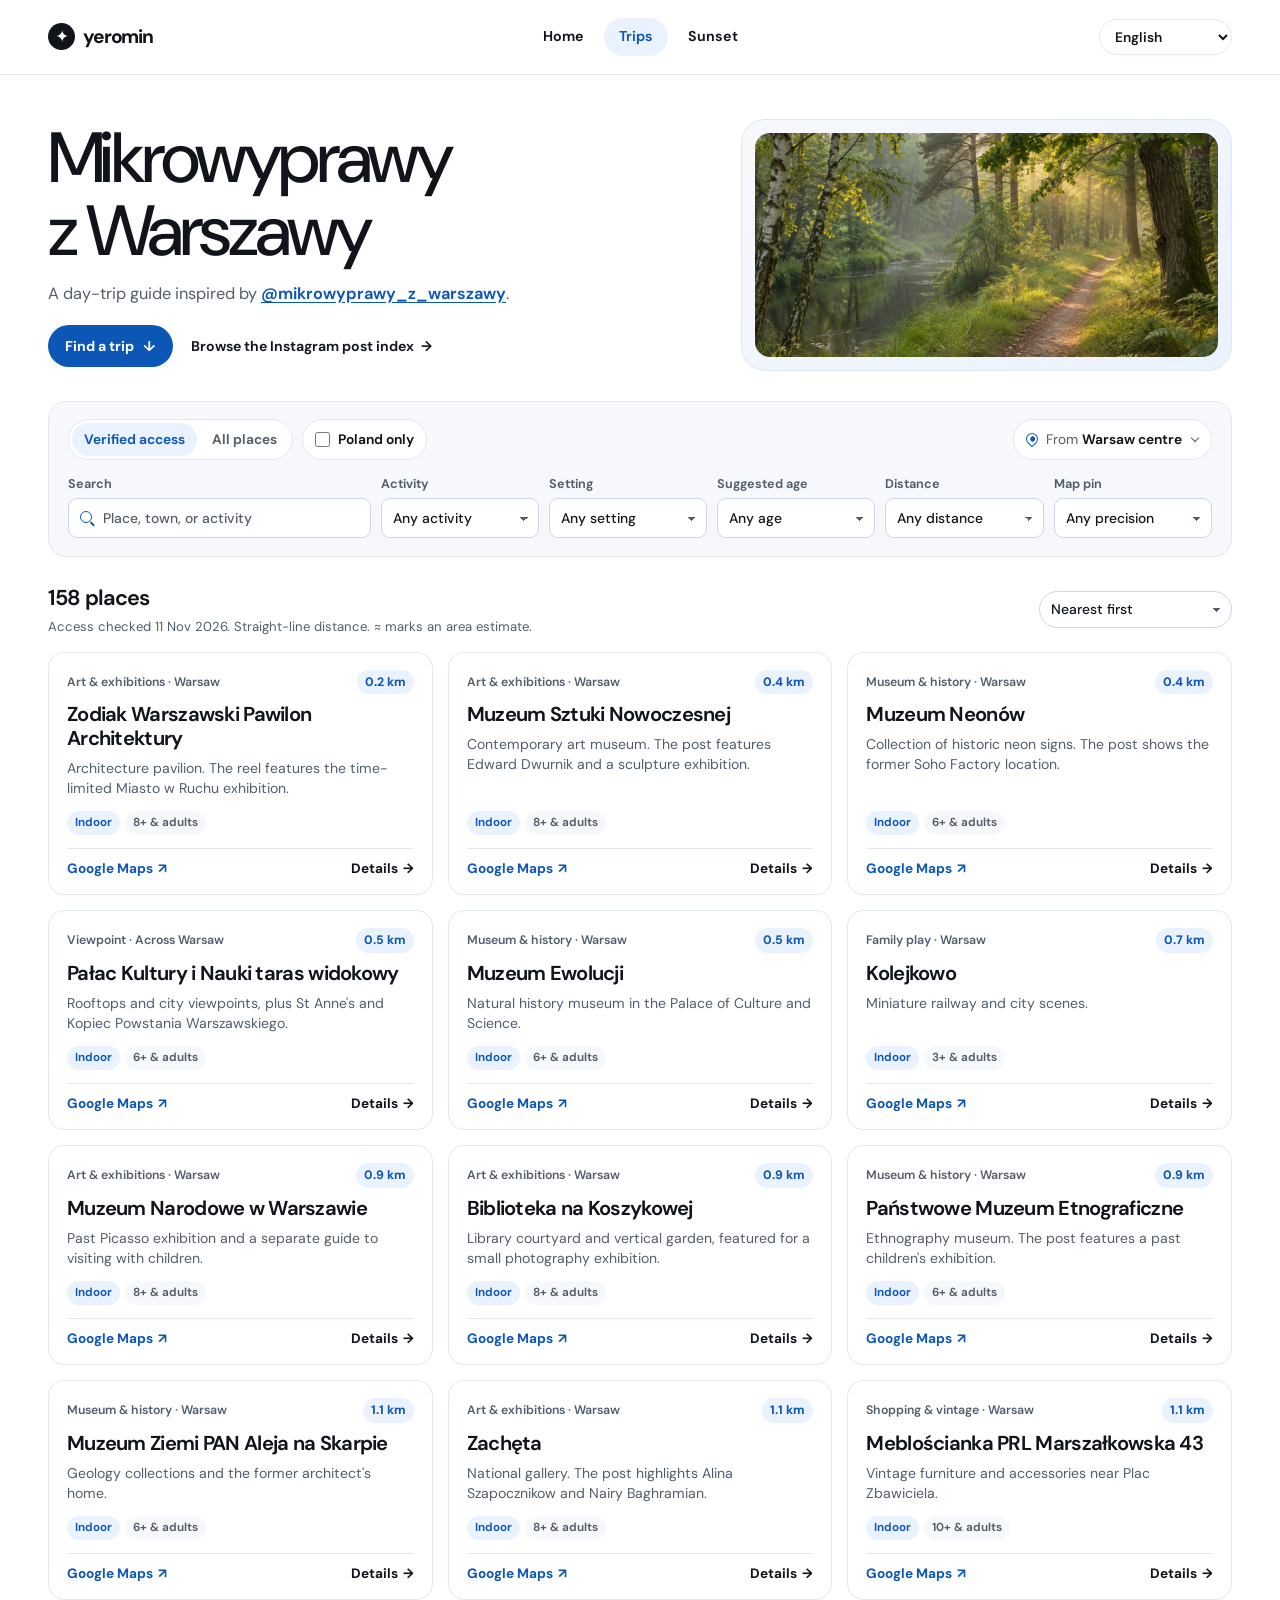
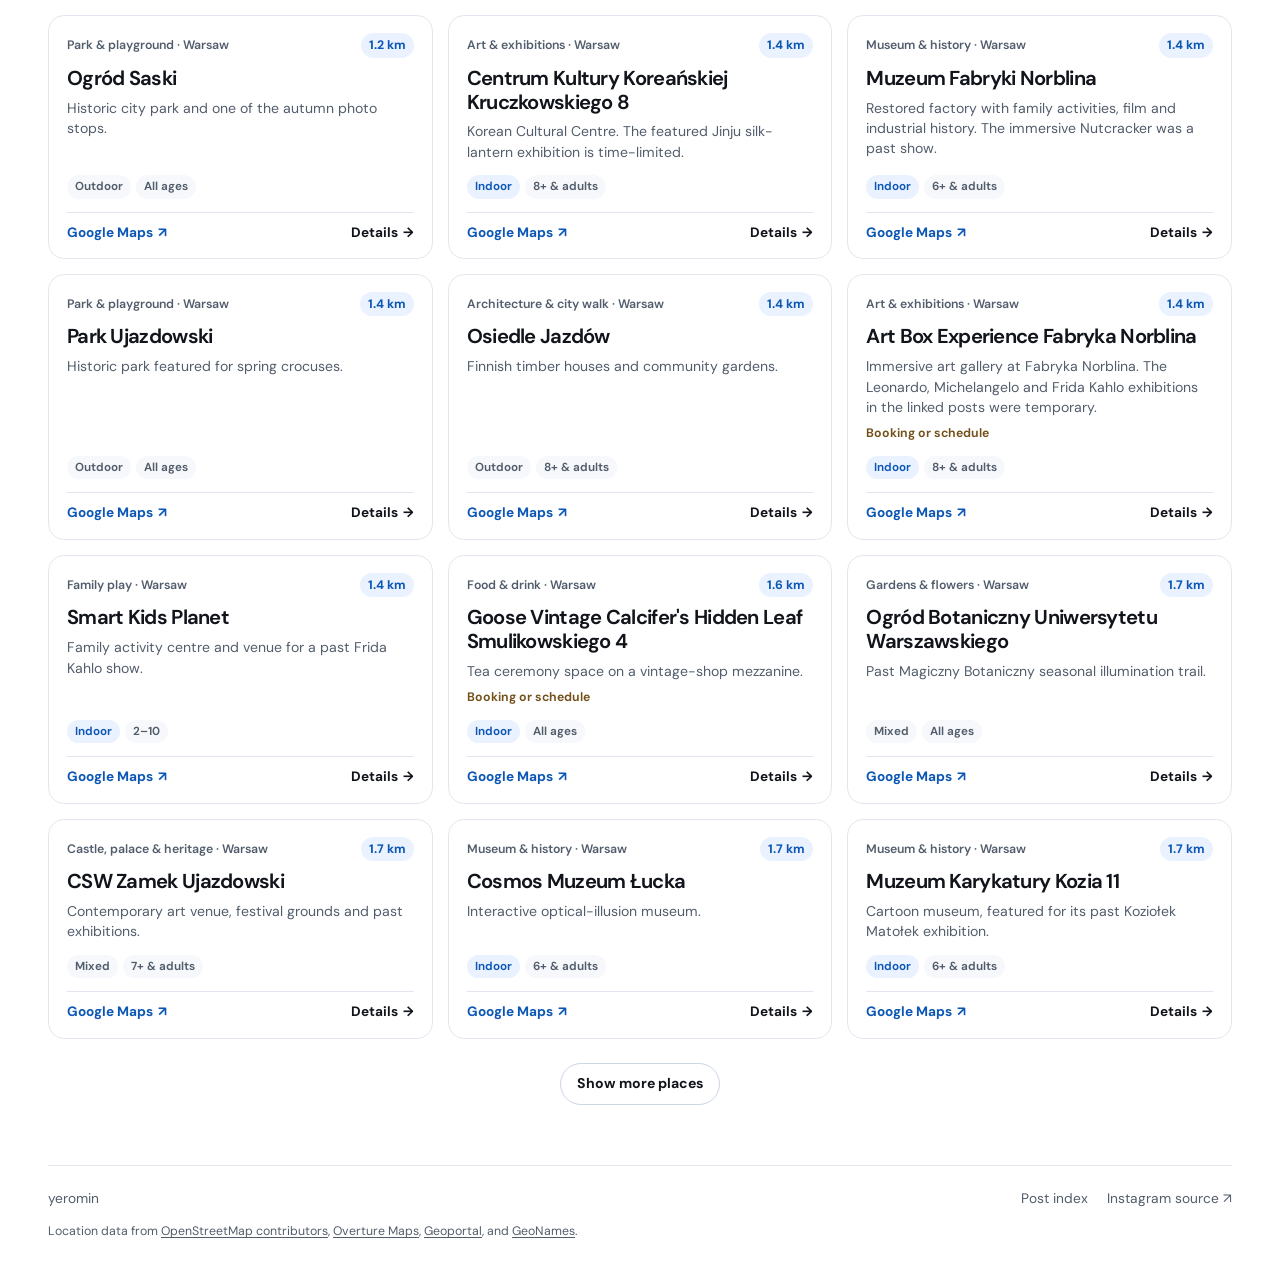
==== mikrowyprawy/index.html @ 7d6ded65 "Refresh the Warsaw trip guide design" ====
<!doctype html>
<html lang="en">
<head>
  <meta charset="utf-8">
  <meta name="viewport" content="width=device-width, initial-scale=1">
  <meta name="description" data-i18n-content="tripMeta" content="Find day trips from Warsaw by visitor access, activity, age, and distance. Based on the Mikrowyprawy z Warszawy Instagram archive.">
  <meta name="theme-color" content="#ffffff">
  <title>Mikrowyprawy z Warszawy · yeromin</title>
  <link rel="icon" href="../assets/favicon.png" type="image/png">
  <link rel="stylesheet" href="../assets/site.css?v=6">
  <script type="module" src="./trips.js?v=5"></script>
</head>
<body>
  <a class="skip-link" href="#main" data-i18n="skip">Skip to content</a>
  <header class="site-header">
    <div class="shell header-inner">
      <a class="wordmark" href="../" aria-label="yeromin home" data-i18n-aria-label="siteHome"><span class="brand-mark" aria-hidden="true">✦</span>yeromin</a>
      <nav class="site-nav" aria-label="Main navigation" data-i18n-aria-label="navigation">
        <a href="../" data-i18n="home">Home</a>
        <a href="./" aria-current="page" data-i18n="trips">Trips</a>
        <a href="https://yeromin.github.io/warsaw-sunset/" data-i18n="sunset">Sunset</a>
      </nav>
      <select id="site-language" class="language-select" aria-label="Language" data-i18n-aria-label="language" hidden>
        <option value="en" lang="en">English</option>
        <option value="uk" lang="uk">Українська</option>
      </select>
    </div>
  </header>

  <main id="main" class="shell trip-main">
    <section class="trip-hero" aria-labelledby="trip-title">
      <div class="hero-copy">
        <h1 id="trip-title" lang="pl">Mikrowyprawy<br>z Warszawy</h1>
        <p><span data-i18n="tripIntro">A day-trip guide inspired by</span> <a href="https://www.instagram.com/mikrowyprawy_z_warszawy/" target="_blank" rel="noopener">@mikrowyprawy_z_warszawy</a>.</p>
        <div class="hero-actions">
          <a class="button button-primary" href="#find-trips"><span data-i18n="findTrip">Find a trip</span><span aria-hidden="true">↓</span></a>
          <a class="hero-archive" href="posts/"><span data-i18n="browsePosts">Browse the Instagram post index</span><span aria-hidden="true">→</span></a>
        </div>
      </div>
      <div class="hero-visual">
        <img src="../assets/woodland.jpg" alt="" width="1360" height="907" fetchpriority="high">
      </div>
    </section>

    <section class="explorer" aria-label="Find a trip" data-i18n-aria-label="findTrip">
      <div class="filter-panel" id="find-trips" tabindex="-1">
        <div class="explorer-tools">
          <div class="scope-controls">
            <div class="view-toggle" role="group" aria-label="Places to show" data-i18n-aria-label="placesToShow">
              <button type="button" data-scope="verified" aria-pressed="true" data-i18n="verified">Verified access</button>
              <button type="button" data-scope="all" aria-pressed="false" data-i18n="allPlaces">All places</button>
            </div>
            <label class="country-filter">
              <input type="checkbox" name="poland" form="filters">
              <span data-i18n="polandOnly">Poland only</span>
            </label>
          </div>
          <button class="start-button" id="open-start" type="button" aria-haspopup="dialog">
            <span class="pin-icon" aria-hidden="true"></span>
            <span><span data-i18n="from">From</span> <strong id="start-name">Warsaw centre</strong></span>
            <span class="chevron" aria-hidden="true"></span>
          </button>
        </div>

        <form id="filters" class="filters" role="search" aria-label="Filter places" data-i18n-aria-label="filterPlaces">
          <label class="field search-field">
            <span data-i18n="search">Search</span>
            <span class="search-box"><span class="search-icon" aria-hidden="true"></span><input name="q" type="search" placeholder="Place, town, or activity" data-i18n-placeholder="tripSearch"></span>
          </label>
          <label class="field">
            <span data-i18n="activity">Activity</span>
            <select name="activity"><option value="" data-i18n="anyActivity">Any activity</option></select>
          </label>
          <label class="field">
            <span data-i18n="setting">Setting</span>
            <select name="setting">
              <option value="" data-i18n="anySetting">Any setting</option>
              <option value="Outdoor">Outdoor</option>
              <option value="Indoor">Indoor</option>
              <option value="Mixed">Mixed</option>
            </select>
          </label>
          <label class="field age-field">
            <span data-i18n="age">Suggested age</span>
            <select name="age"><option value="" data-i18n="anyAge">Any age</option></select>
          </label>
          <label class="field distance-field">
            <span data-i18n="distance">Distance</span>
            <select name="within">
              <option value="" data-i18n="anyDistance">Any distance</option>
              <option value="5">Within 5 km</option>
              <option value="15">Within 15 km</option>
              <option value="30">Within 30 km</option>
              <option value="60">Within 60 km</option>
              <option value="100">Within 100 km</option>
              <option value="200">Within 200 km</option>
              <option value="400">Within 400 km</option>
              <option value="800">Within 800 km</option>
              <option value="1600">Within 1,600 km</option>
            </select>
          </label>
          <label class="field">
            <span data-i18n="pin">Map pin</span>
            <select name="pin">
              <option value="" data-i18n="anyPrecision">Any precision</option>
              <option value="place" data-i18n="exactPins">Place pins</option>
              <option value="area" data-i18n="areaPins">Area estimates</option>
            </select>
          </label>
          <label id="status-field" class="field status-field" hidden>
            <span data-i18n="visitStatus">Visit status</span>
            <select name="status"><option value="" data-i18n="anyStatus">Any status</option></select>
          </label>
        </form>
      </div>

      <div class="result-bar">
        <div>
          <h2 id="result-count" aria-live="polite">Loading places…</h2>
          <p class="result-note" id="result-note"></p>
        </div>
        <div class="result-actions">
          <button class="text-button" type="button" id="clear-filters" data-i18n="clearFilters" hidden>Clear filters</button>
          <label class="sort-field"><span class="sr-only" data-i18n="sort">Sort places</span><select id="sort-order">
            <option value="near" data-i18n="nearest">Nearest first</option>
            <option value="name" data-i18n="alphabetical">Name A–Z</option>
            <option value="recent" data-i18n="latest">Latest Instagram posts</option>
          </select></label>
        </div>
      </div>

      <noscript><p class="empty-state">Enable JavaScript to search and filter the archive.</p></noscript>
      <div id="places" class="place-grid" aria-labelledby="result-count"></div>
      <p id="empty-places" class="empty-state" data-i18n="noPlaces" hidden>No places match these filters. Try a different activity, age, or distance.</p>
      <div class="more-row"><button type="button" class="button button-outline" id="more-places" data-i18n="morePlaces" hidden>Show more places</button></div>
    </section>
  </main>

  <footer class="site-footer shell">
    <a href="../">yeromin</a>
    <div class="footer-links"><a href="posts/" data-i18n="postIndex">Post index</a><a href="https://www.instagram.com/mikrowyprawy_z_warszawy/" target="_blank" rel="noopener"><span data-i18n="instagramSource">Instagram source</span> <span aria-hidden="true">↗</span></a></div>
  </footer>
  <div class="map-credits shell"><span data-i18n="locationData">Location data from</span> <a href="https://www.openstreetmap.org/copyright" data-i18n="osmContributors">OpenStreetMap contributors</a>, <a href="https://docs.overturemaps.org/attribution/">Overture Maps</a>, <a href="https://www.geoportal.gov.pl/en/data/national-register-of-geographical-names/">Geoportal</a>, <span data-i18n="and">and</span> <a href="https://www.geonames.org/export/">GeoNames</a>.</div>

  <template id="place-card">
    <article class="place-card">
      <div class="place-top"><p class="place-context"></p><span class="place-distance"></span></div>
      <div class="place-text"><h3></h3><p class="place-description"></p></div>
      <div class="place-tags"></div>
      <div class="place-actions">
        <a class="map-link" target="_blank" rel="noopener">Google Maps <span aria-hidden="true">↗</span></a>
        <button type="button" class="text-button details-button" aria-haspopup="dialog"><span class="details-label">Details</span> <span aria-hidden="true">→</span></button>
      </div>
    </article>
  </template>

  <dialog id="place-dialog" class="dialog" aria-labelledby="place-title">
    <div class="dialog-heading">
      <h2 id="place-title"></h2>
      <form method="dialog"><button class="close-button" type="submit" aria-label="Close place details" data-i18n-aria-label="closeDetails">×</button></form>
    </div>
    <div id="place-details"></div>
  </dialog>

  <dialog id="start-dialog" class="dialog start-dialog" aria-labelledby="start-title">
    <div class="dialog-heading">
      <h2 id="start-title" data-i18n="start">Starting point</h2>
      <form method="dialog"><button class="close-button" type="submit" aria-label="Close starting point" data-i18n-aria-label="closeStart">×</button></form>
    </div>
    <p data-i18n="startIntro">Enter a city to measure straight-line distances from its centre, or paste coordinates for an exact starting point. Your starting point stays in this browser.</p>
    <button class="button button-outline" id="use-location" type="button" data-i18n="useLocation">Use my current location</button>
    <form id="custom-start" class="start-form">
      <label class="field"><span data-i18n="cityOrCoords">City or coordinates</span><input name="origin" type="text" placeholder="Kraków" data-i18n-placeholder="exampleCity" autocomplete="off" autofocus required></label>
      <button class="button button-primary" type="submit" data-i18n="saveHome">Save as Home</button>
      <label class="field city-choice" hidden><span data-i18n="matchingCities">Matching cities</span><select name="city" disabled required></select></label>
    </form>
    <p class="form-message" id="start-message" role="status"></p>
    <button class="text-button" type="button" id="reset-start" data-i18n="resetStart">Use Warsaw centre</button>
  </dialog>
</body>
</html>
---- assets/site.css ----
@font-face {
  font-family: "DM Sans";
  src: url("./dm-sans.ttf") format("truetype");
  font-style: normal;
  font-weight: 100 1000;
  font-display: swap;
}

:root {
  color-scheme: light;
  --paper: #fff;
  --surface: #f6f8fb;
  --ink: #11151b;
  --muted: #525d6c;
  --line: #e2e7ef;
  --line-strong: #cdd6e3;
  --blue: #0c57b5;
  --blue-dark: #08448f;
  --blue-soft: #eaf2ff;
  --blue-line: #adc9ee;
  --sans: "DM Sans", system-ui, sans-serif;
}

:root[lang="uk"] { --sans: system-ui, sans-serif; }

* { box-sizing: border-box; }
[hidden] { display: none !important; }

body {
  display: flex;
  flex-direction: column;
  min-height: 100vh;
  margin: 0;
  background: var(--paper);
  color: var(--ink);
  font: 400 1rem/1.5 var(--sans);
}

main { flex: 1; }
h1, h2, h3, p { margin: 0; }
h1 { font-weight: 475; line-height: 1.02; letter-spacing: -0.05em; }
a { color: var(--blue); text-underline-offset: 0.2em; }
a:hover { color: var(--blue-dark); }
button, input, select { font: inherit; }
button { cursor: pointer; }
button:disabled { cursor: wait; }
img { display: block; max-width: 100%; }

:focus-visible {
  outline: 2px solid var(--blue);
  outline-offset: 3px;
}

.shell { width: min(1200px, calc(100% - 96px)); margin-inline: auto; }
#main, #find-trips { scroll-margin-top: 92px; }

.sr-only, .skip-link:not(:focus) {
  position: absolute;
  width: 1px;
  height: 1px;
  overflow: hidden;
  clip-path: inset(50%);
  white-space: nowrap;
}

.skip-link:focus {
  position: fixed;
  z-index: 3;
  top: 1rem;
  left: 1rem;
  padding: 0.5rem 1rem;
  background: var(--paper);
}

.site-header {
  position: sticky;
  top: 0;
  z-index: 2;
  border-bottom: 1px solid var(--line);
  background: var(--paper);
}

.header-inner {
  display: grid;
  min-height: 74px;
  grid-template-columns: 1fr auto 1fr;
  align-items: center;
  gap: 16px;
}

.wordmark, .site-nav {
  display: flex;
  align-items: center;
}

.wordmark {
  justify-self: start;
  gap: 8px;
  color: var(--ink);
  text-decoration: none;
  font-size: 1.2rem;
  font-weight: 750;
  letter-spacing: -0.06em;
}

.wordmark:hover { color: var(--ink); }

.brand-mark {
  display: grid;
  width: 27px;
  height: 27px;
  place-items: center;
  border-radius: 50%;
  background: var(--ink);
  color: var(--paper);
  font-size: 1.03rem;
  line-height: 1;
}

.site-nav { flex-wrap: wrap; justify-content: center; gap: 5px; }

.site-nav a {
  padding: 8px 15px;
  border-radius: 999px;
  color: var(--ink);
  text-decoration: none;
  font-size: 0.89rem;
  font-weight: 650;
}

.site-nav a:hover { background: var(--surface); }
.site-nav [aria-current] { background: var(--blue-soft); color: var(--blue); }

.language-select {
  justify-self: end;
  max-width: 100%;
  padding: 7px 11px;
  border: 1px solid var(--line);
  border-radius: 999px;
  background: var(--paper);
  color: var(--ink);
  font-size: 0.86rem;
  font-weight: 600;
}

.site-footer {
  display: flex;
  flex-wrap: wrap;
  align-items: center;
  justify-content: space-between;
  gap: 1rem;
  padding-block: 22px 26px;
  border-top: 1px solid var(--line);
  color: var(--muted);
  font-size: 0.86rem;
}

.site-footer a { color: inherit; text-decoration: none; }
.site-footer a:hover { text-decoration: underline; }
.footer-links { display: flex; flex-wrap: wrap; gap: 0.6rem 1.2rem; }
.map-credits { margin-top: -12px; padding-bottom: 24px; color: var(--muted); font-size: 0.77rem; }
.map-credits a { color: inherit; }

.button {
  display: inline-flex;
  min-height: 42px;
  align-items: center;
  justify-content: center;
  gap: 9px;
  padding: 9px 16px;
  border: 1px solid transparent;
  border-radius: 999px;
  text-decoration: none;
  font-size: 0.88rem;
  font-weight: 700;
  transition: background 150ms ease, border-color 150ms ease, color 150ms ease;
}

.button-outline { border-color: var(--line-strong); background: var(--paper); color: var(--ink); }
.button-outline:hover { border-color: var(--blue); color: var(--blue); }
.button-primary { background: var(--blue); color: var(--paper); }
.button-primary:hover { background: var(--blue-dark); color: var(--paper); }

.home-main { padding-block: clamp(52px, 7vw, 88px) 64px; }
.home-intro { margin-bottom: 36px; }
.home-intro h1 { font-size: clamp(3rem, 7vw, 5.35rem); }
.home-intro p { margin-top: 13px; color: var(--muted); font-size: clamp(1rem, 2vw, 1.16rem); }

.project-grid { display: grid; grid-template-columns: repeat(2, minmax(0, 1fr)); gap: 20px; }

.project-card {
  overflow: hidden;
  border: 1px solid var(--line);
  border-radius: 20px;
  background: var(--paper);
  color: var(--ink);
  text-decoration: none;
  transition: border-color 150ms ease, transform 150ms ease;
}

.project-card:hover {
  transform: translateY(-2px);
  border-color: var(--blue-line);
  color: var(--ink);
}

.project-card img { width: 100%; height: clamp(172px, 22vw, 265px); object-fit: cover; }
.project-info { display: flex; gap: 16px; align-items: center; justify-content: space-between; padding: 22px 24px 24px; }
.project-info h2 { font-size: clamp(1.38rem, 2.7vw, 2.05rem); font-weight: 600; line-height: 1.12; letter-spacing: -0.04em; }
.project-info p { margin-top: 8px; color: var(--muted); font-size: 0.95rem; }

.arrow-circle {
  display: grid;
  flex: 0 0 40px;
  height: 40px;
  place-items: center;
  border-radius: 50%;
  background: var(--blue-soft);
  color: var(--blue);
  font-size: 1.15rem;
  line-height: 1;
  transition: background 150ms ease, color 150ms ease;
}

.project-card:hover .arrow-circle { background: var(--blue); color: var(--paper); }

.trip-main { padding-block: 44px 60px; }

.trip-hero {
  display: grid;
  grid-template-columns: minmax(0, 1.18fr) minmax(0, 0.92fr);
  align-items: center;
  gap: clamp(32px, 5vw, 68px);
}

.hero-copy h1 { font-size: clamp(3rem, 5.55vw, 4.7rem); }
.hero-copy p { margin-top: 15px; color: var(--muted); font-size: 1.02rem; }
.hero-copy p a { overflow-wrap: anywhere; font-weight: 650; }
.hero-actions { display: flex; flex-wrap: wrap; align-items: center; gap: 11px 18px; margin-top: 19px; }
.hero-archive { display: inline-flex; align-items: center; gap: 7px; color: var(--ink); text-decoration: none; font-size: 0.88rem; font-weight: 650; }
.hero-archive:hover { text-decoration: underline; }

.hero-visual {
  padding: 13px;
  border: 1px solid var(--line);
  border-radius: 24px;
  background: linear-gradient(145deg, var(--surface), var(--blue-soft));
}

.hero-visual img {
  width: 100%;
  aspect-ratio: 2.07;
  height: auto;
  border-radius: 15px;
  object-fit: cover;
  object-position: 60% 57%;
}

.explorer { margin-top: 30px; }

.filter-panel {
  padding: 17px 19px 18px;
  border: 1px solid var(--line);
  border-radius: 18px;
  background: var(--surface);
}

.explorer-tools { display: flex; align-items: center; justify-content: space-between; flex-wrap: wrap; gap: 10px; }
.scope-controls { display: flex; flex-wrap: wrap; align-items: center; gap: 9px; }

.view-toggle {
  display: inline-flex;
  flex-wrap: wrap;
  align-items: center;
  gap: 3px;
  padding: 3px;
  border: 1px solid var(--line);
  border-radius: 999px;
  background: var(--paper);
}

.view-toggle button {
  min-height: 33px;
  padding: 5px 12px;
  border: 0;
  border-radius: 999px;
  background: transparent;
  color: var(--muted);
  font-size: 0.86rem;
  font-weight: 650;
}

.view-toggle button:hover { color: var(--ink); }
.view-toggle button[aria-pressed="true"] { background: var(--blue-soft); color: var(--blue); }

.country-filter, .start-button {
  display: inline-flex;
  align-items: center;
  gap: 8px;
  min-height: 41px;
  padding: 7px 12px;
  border: 1px solid var(--line);
  border-radius: 999px;
  background: var(--paper);
  color: var(--ink);
  font-size: 0.86rem;
}

.country-filter { cursor: pointer; font-weight: 650; }
.country-filter input { width: 15px; height: 15px; margin: 0; accent-color: var(--blue); }
.country-filter:hover, .start-button:hover { border-color: var(--blue-line); }
.country-filter:has(:checked) { border-color: var(--blue-line); background: var(--blue-soft); color: var(--blue); }
.start-button { color: var(--muted); }
.start-button strong { color: var(--ink); font-weight: 650; }

.pin-icon { position: relative; width: 12px; height: 12px; flex: 0 0 12px; border: 1.5px solid var(--blue); border-radius: 50% 50% 50% 1px; transform: rotate(-45deg); }
.pin-icon::after { position: absolute; inset: 2.5px; border-radius: 50%; background: var(--blue); content: ""; }
.chevron { width: 6px; height: 6px; margin: -3px 1px 0 2px; border-right: 1.5px solid currentColor; border-bottom: 1.5px solid currentColor; transform: rotate(45deg); }

.filters {
  display: flex;
  align-items: flex-end;
  flex-wrap: wrap;
  gap: 10px;
  margin-top: 15px;
}

.field { display: grid; gap: 5px; min-width: 0; color: var(--muted); font-size: 0.79rem; font-weight: 650; }
.filters .field { flex: 1 1 108px; }
.filters .search-field { flex: 1.9 1 207px; }
.filters .status-field { flex: 1.05 1 140px; }

.field select, .field input, .sort-field select {
  display: block;
  width: 100%;
  min-height: 40px;
  border: 1px solid var(--line-strong);
  border-radius: 9px;
  background-color: var(--paper);
  color: var(--ink);
  font-size: 0.87rem;
  font-weight: 500;
}

.field input { padding: 8px 11px; }
.field input::placeholder { color: var(--muted); }

.field select, .sort-field select {
  appearance: none;
  padding: 7px 27px 7px 11px;
  text-overflow: ellipsis;
  background-image: linear-gradient(45deg, transparent 50%, var(--muted) 50%), linear-gradient(135deg, var(--muted) 50%, transparent 50%);
  background-position: calc(100% - 14px) 52%, calc(100% - 10px) 52%;
  background-repeat: no-repeat;
  background-size: 4px 4px;
}

.field select:hover, .field input:hover, .sort-field select:hover { border-color: var(--blue-line); }
.search-box { position: relative; display: block; }
.search-box input { padding-left: 34px; }
.search-icon { position: absolute; top: 13px; left: 12px; width: 12px; height: 12px; border: 1.5px solid var(--blue); border-radius: 50%; pointer-events: none; }
.search-icon::after { position: absolute; width: 5px; height: 1.5px; right: -4px; bottom: -2px; transform: rotate(45deg); background: var(--blue); content: ""; }

.result-bar {
  display: flex;
  align-items: center;
  justify-content: space-between;
  flex-wrap: wrap;
  gap: 11px;
  margin-block: 25px 15px;
}

.result-bar h2 { font-size: 1.35rem; font-weight: 650; letter-spacing: -0.035em; }
.result-note { margin-top: 2px; color: var(--muted); font-size: 0.82rem; }
.result-actions { display: flex; flex-wrap: wrap; gap: 13px; align-items: center; }
.sort-field select { width: auto; max-width: 100%; min-height: 37px; border-radius: 999px; }

.place-grid { display: grid; grid-template-columns: repeat(3, minmax(0, 1fr)); gap: 15px; }

.place-card {
  display: flex;
  flex-direction: column;
  min-width: 0;
  padding: 17px 18px 15px;
  border: 1px solid var(--line);
  border-radius: 16px;
  background: var(--paper);
  transition: border-color 150ms ease;
}

.place-card:hover { border-color: var(--blue-line); }
.place-top { display: flex; align-items: center; justify-content: space-between; gap: 8px; }
.place-context { color: var(--muted); font-size: 0.77rem; font-weight: 600; }
.place-distance { padding: 3px 8px; border-radius: 999px; background: var(--blue-soft); color: var(--blue); font-size: 0.77rem; font-weight: 750; white-space: nowrap; font-variant-numeric: tabular-nums; }
.place-distance:empty { display: none; }
.place-text { flex: 1; padding-block: 9px 13px; }
.place-text h3 { font-size: clamp(1.05rem, 1.8vw, 1.26rem); font-weight: 650; line-height: 1.18; letter-spacing: -0.035em; overflow-wrap: anywhere; }
.place-description { margin-top: 7px; color: var(--muted); font-size: 0.88rem; line-height: 1.45; }
.place-status { margin-top: 7px; color: #735019; font-size: 0.77rem; font-weight: 650; }
.place-tags { display: flex; align-items: center; flex-wrap: wrap; gap: 5px; margin-bottom: 13px; }
.place-tag { display: inline-block; padding: 3px 8px; border-radius: 999px; background: var(--surface); color: var(--muted); font-size: 0.73rem; font-weight: 650; }
.place-tag[data-setting="Indoor"] { background: var(--blue-soft); color: var(--blue); }
.place-actions { display: flex; align-items: center; justify-content: space-between; flex-wrap: wrap; gap: 7px; padding-top: 10px; border-top: 1px solid var(--line); }
.map-link, .text-button { color: var(--blue); font-size: 0.85rem; font-weight: 700; text-decoration: none; }
.map-link:hover, .text-button:hover { text-decoration: underline; }
.map-link [aria-hidden], .text-button [aria-hidden] { margin-left: 2px; }
.text-button { padding: 0; border: 0; background: transparent; text-underline-offset: 0.2em; }
.details-button { color: var(--ink); }
.more-row { display: flex; justify-content: center; }
.more-row:not(:has([hidden])) { margin-top: 24px; }
.empty-state { padding: 22px; border: 1px dashed var(--line-strong); border-radius: 14px; color: var(--muted); background: var(--surface); }

.dialog {
  width: min(560px, calc(100% - 32px));
  max-height: calc(100% - 40px);
  padding: 24px;
  border: 1px solid var(--line);
  border-radius: 22px;
  background: var(--paper);
  color: var(--ink);
  box-shadow: 0 16px 60px rgb(17 29 47 / 20%);
}

.dialog::backdrop { background: rgb(17 29 47 / 44%); }
.dialog-heading { display: flex; align-items: flex-start; justify-content: space-between; gap: 12px; margin-bottom: 14px; }
.dialog h2 { font-size: clamp(1.65rem, 4vw, 2.1rem); font-weight: 650; line-height: 1.12; letter-spacing: -0.04em; overflow-wrap: anywhere; }
.dialog h3 { font-size: 0.93rem; }
.dialog p { color: var(--muted); font-size: 0.92rem; }
.dialog p + p { margin-top: 9px; }
.close-button { display: grid; width: 33px; height: 33px; place-items: center; padding: 0; border: 1px solid var(--line); border-radius: 50%; background: var(--paper); color: var(--ink); font-size: 1.4rem; line-height: 1; }
.close-button:hover { background: var(--blue-soft); color: var(--blue); }
.detail-meta { display: grid; grid-template-columns: repeat(2, minmax(0, 1fr)); gap: 11px 16px; margin-block: 16px; padding: 13px; border-radius: 12px; background: var(--surface); }
.detail-meta dt { color: var(--muted); font-size: 0.75rem; font-weight: 650; }
.detail-meta dd { margin: 2px 0 0; font-size: 0.9rem; font-weight: 650; }
.detail-section { margin-top: 14px; }
.detail-section p { margin-top: 4px; }
.detail-links { display: flex; flex-wrap: wrap; align-items: center; gap: 8px 14px; margin-top: 15px; font-size: 0.85rem; }
.detail-posts { display: flex; flex-wrap: wrap; gap: 6px; margin: 8px 0 0; padding: 0; list-style: none; }
.detail-posts a { display: inline-block; padding: 4px 8px; border: 1px solid var(--line); border-radius: 999px; text-decoration: none; font-size: 0.77rem; font-weight: 650; }
.detail-posts a:hover { background: var(--blue-soft); }
.start-dialog > .button { margin-top: 15px; }
.start-form { display: grid; grid-template-columns: minmax(0, 1fr) auto; gap: 8px; align-items: end; margin-top: 15px; }
.city-choice { grid-column: 1 / -1; }
.form-message:not(:empty) { margin-top: 8px; }
.start-dialog > .text-button { margin-top: 15px; }

.post-main { max-width: 880px; padding-block: 48px 60px; }
.back-link { display: inline-flex; gap: 8px; align-items: center; margin-bottom: 17px; text-decoration: none; font-size: 0.89rem; font-weight: 650; }
.back-link:hover { text-decoration: underline; }
.post-main h1 { font-size: clamp(2.7rem, 6vw, 4.5rem); }
.post-main > p:not(.result-note) { margin-top: 12px; color: var(--muted); }
.post-search { max-width: 400px; margin-block: 25px 12px; }
.post-list { padding: 0; margin: 12px 0 0; border: 1px solid var(--line); border-radius: 16px; background: var(--paper); list-style: none; }
.post-list:empty { display: none; }
.post-list li { display: flex; justify-content: space-between; align-items: center; gap: 14px; padding: 14px 17px; }
.post-list li + li { border-top: 1px solid var(--line); }
.post-index { margin-bottom: 2px; color: var(--muted); font-size: 0.77rem; }
.post-title { font-size: 0.93rem; font-weight: 650; }
.post-list a { flex-shrink: 0; }

@media (max-width: 880px) {
  .shell { width: calc(100% - 48px); }
  .trip-hero { gap: 24px; }
  .place-grid { grid-template-columns: repeat(2, minmax(0, 1fr)); }
}

@media (max-width: 620px) {
  .shell { width: calc(100% - 30px); }
  .site-header { position: static; }
  .header-inner { grid-template-columns: minmax(0, 1fr) auto; gap: 8px 12px; padding-top: 10px; }
  .site-nav { grid-row: 2; grid-column: 1 / -1; justify-content: flex-start; padding-bottom: 7px; }
  .site-nav a { padding: 6px 10px; }
  .language-select { grid-column: 2; }
  #main, #find-trips { scroll-margin-top: 14px; }
  .trip-main, .home-main, .post-main { padding-top: 32px; }
  .trip-hero, .project-grid, .place-grid { grid-template-columns: 1fr; }
  .hero-copy h1 { font-size: clamp(2.35rem, 9vw, 3.4rem); }
  .hero-visual { padding: 9px; border-radius: 18px; }
  .hero-visual img { border-radius: 11px; }
  .explorer { margin-top: 24px; }
  .filter-panel { padding: 13px; }
  .filters .search-field { flex-basis: 100%; }
  .project-info { padding-inline: 17px; }
  .post-list li { align-items: flex-start; }
}

@media (prefers-reduced-motion: reduce) {
  *, *::before, *::after { transition: none !important; }
}
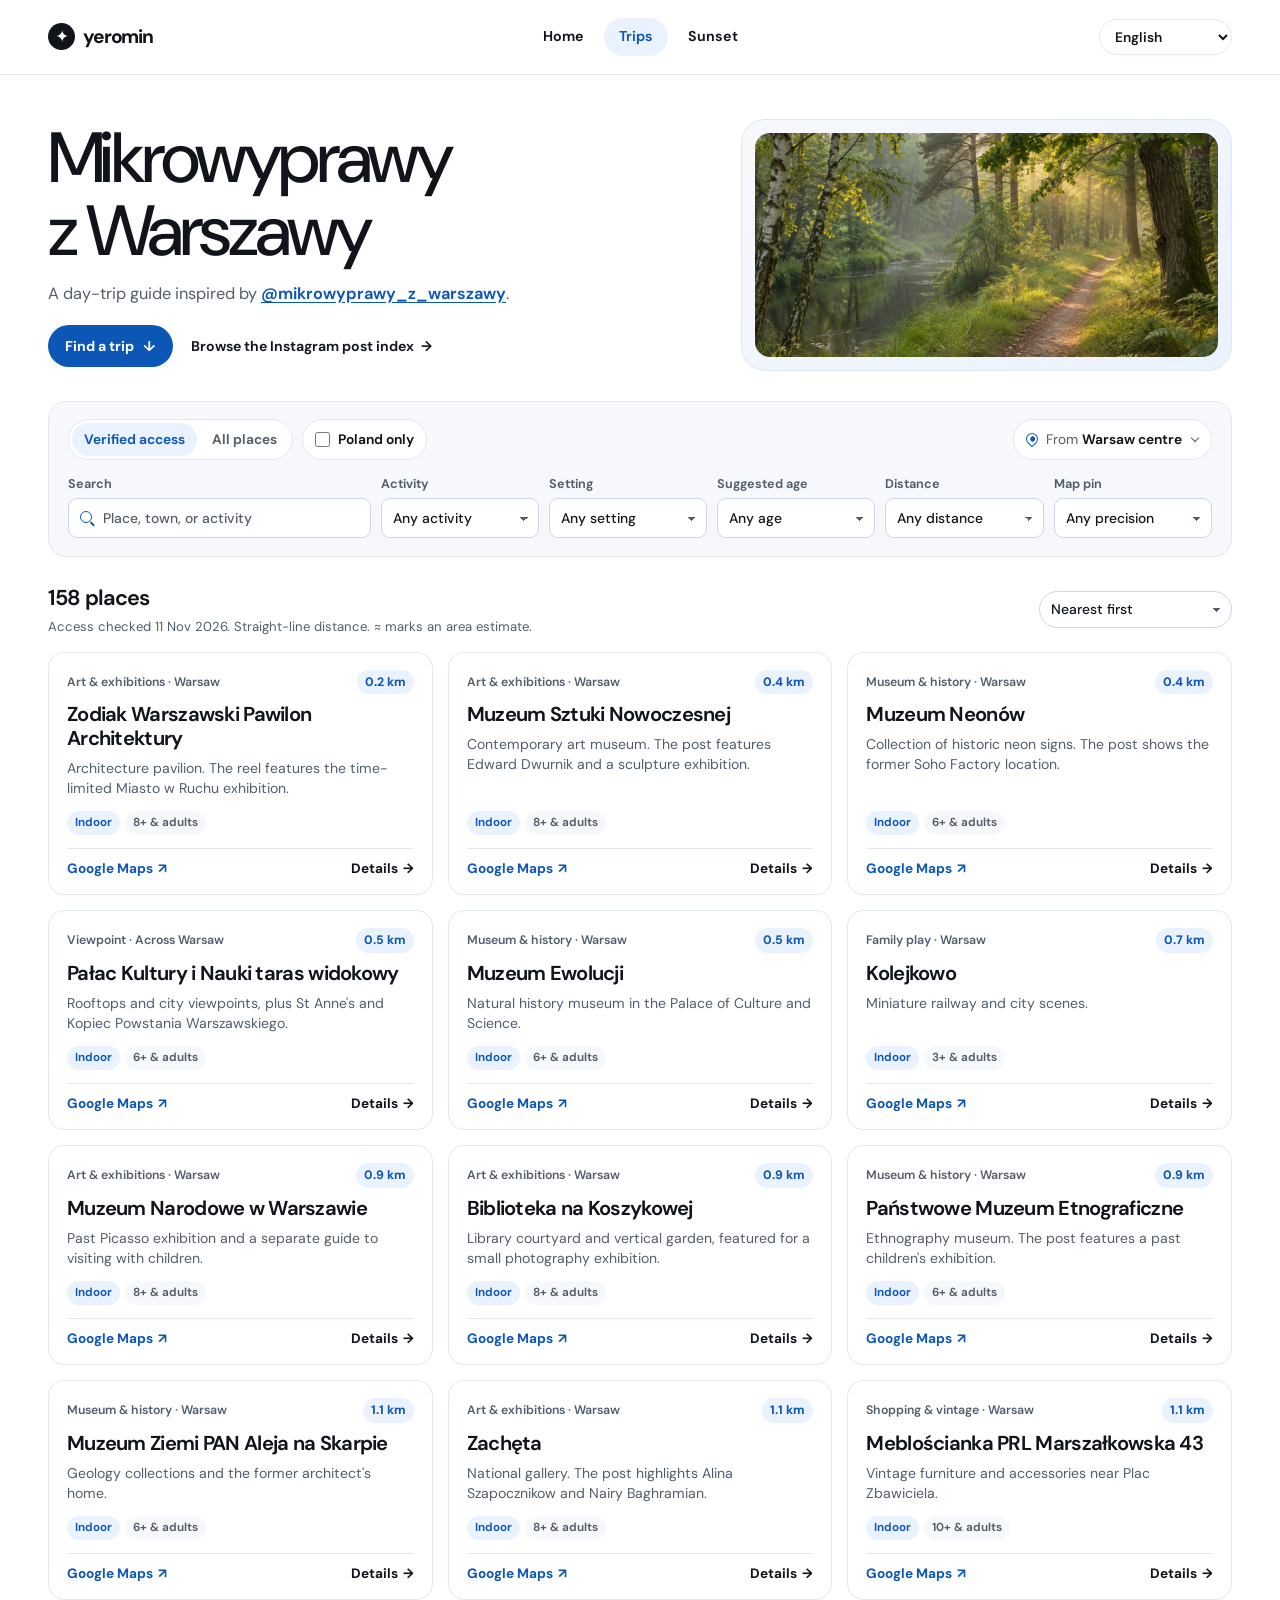
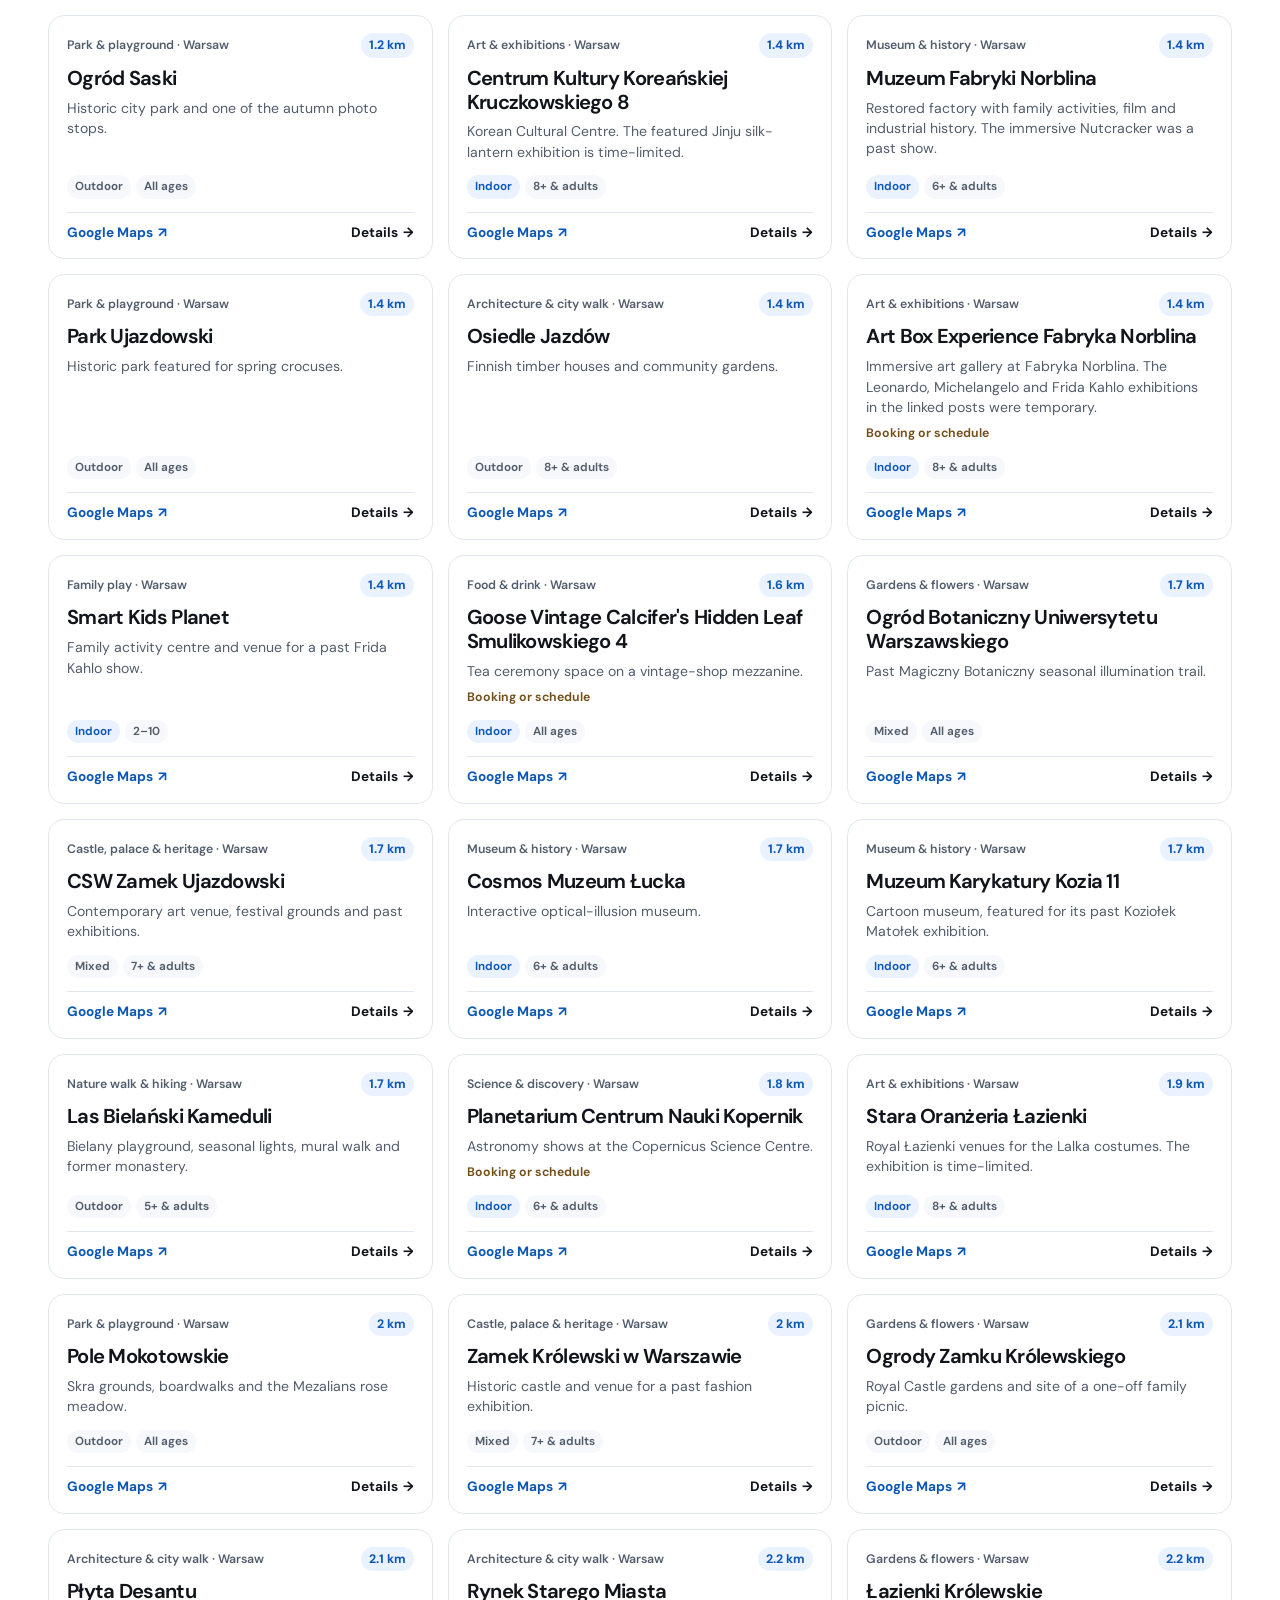
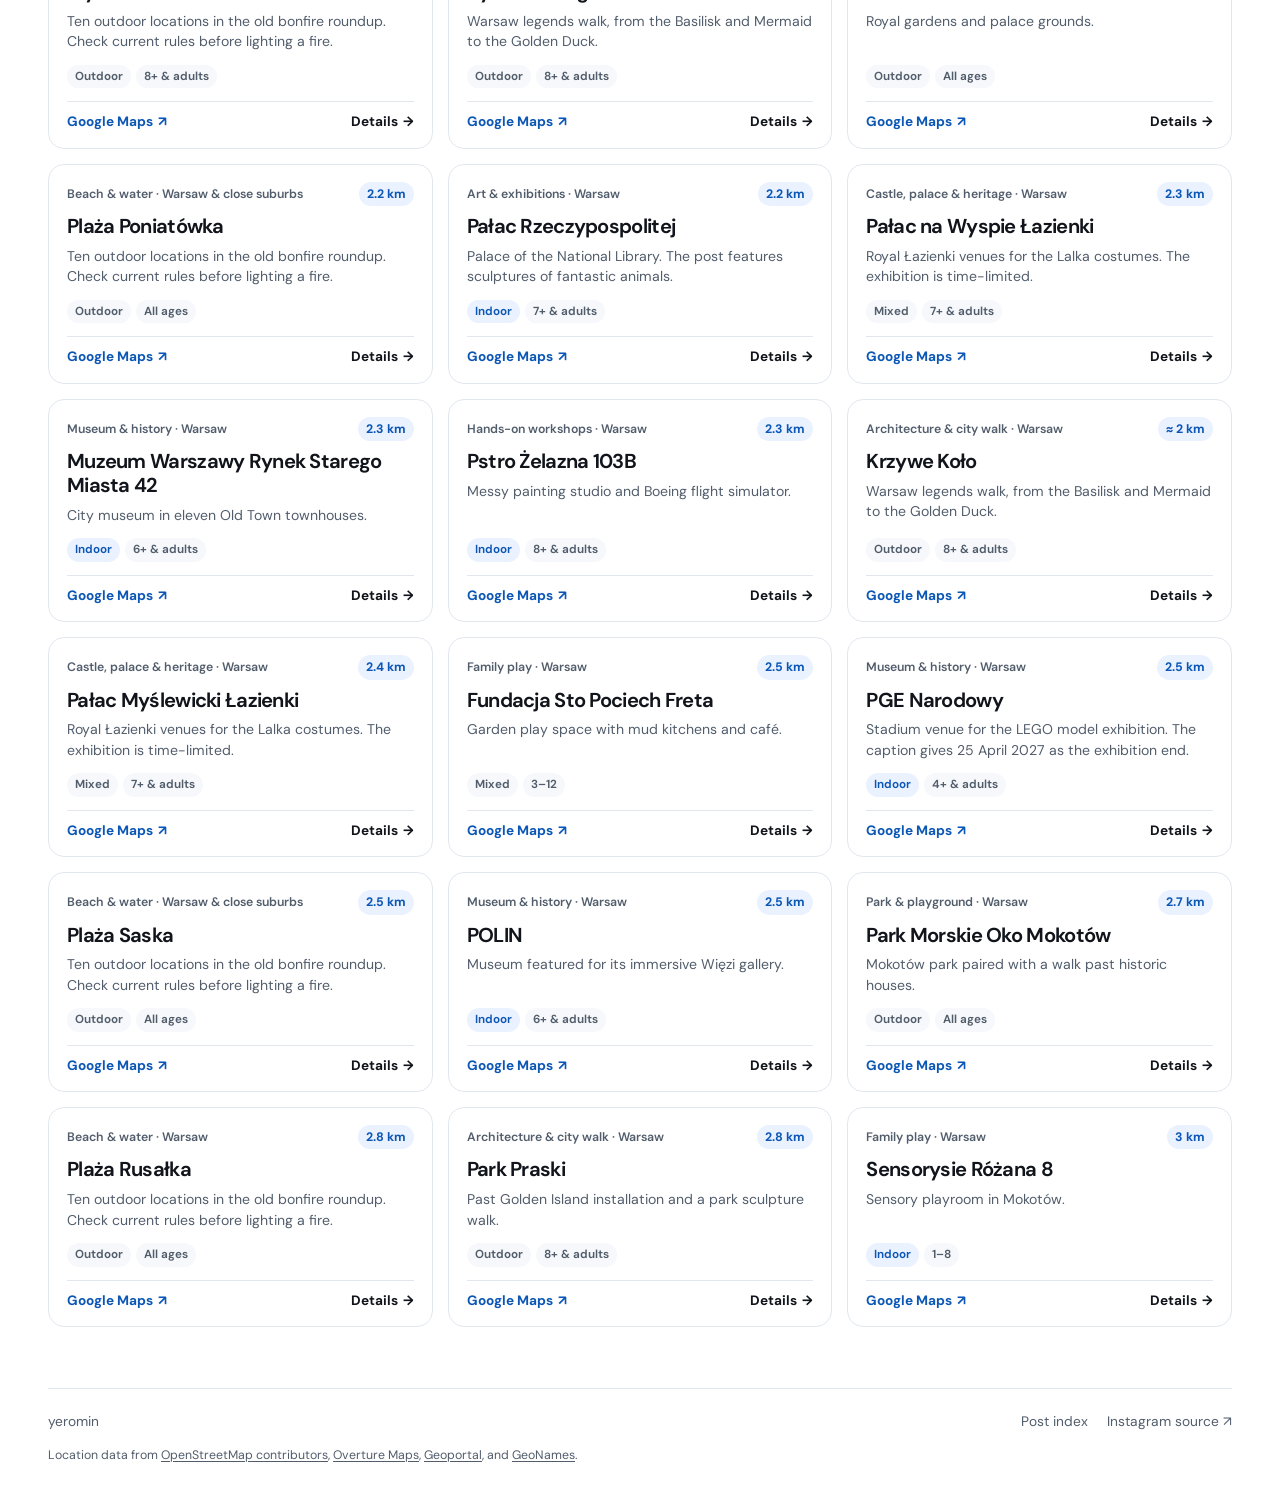
==== commit 8f9f8c73: "Load trip and post results on scroll" ====
--- a/mikrowyprawy/index.html
+++ b/mikrowyprawy/index.html
@@ -7,8 +7,8 @@
   <meta name="theme-color" content="#ffffff">
   <title>Mikrowyprawy z Warszawy · yeromin</title>
   <link rel="icon" href="../assets/favicon.png" type="image/png">
-  <link rel="stylesheet" href="../assets/site.css?v=6">
-  <script type="module" src="./trips.js?v=5"></script>
+  <link rel="stylesheet" href="../assets/site.css?v=7">
+  <script type="module" src="./trips.js?v=7"></script>
 </head>
 <body>
   <a class="skip-link" href="#main" data-i18n="skip">Skip to content</a>
@@ -132,7 +132,6 @@
       <noscript><p class="empty-state">Enable JavaScript to search and filter the archive.</p></noscript>
       <div id="places" class="place-grid" aria-labelledby="result-count"></div>
       <p id="empty-places" class="empty-state" data-i18n="noPlaces" hidden>No places match these filters. Try a different activity, age, or distance.</p>
-      <div class="more-row"><button type="button" class="button button-outline" id="more-places" data-i18n="morePlaces" hidden>Show more places</button></div>
     </section>
   </main>
 
--- a/assets/site.css
+++ b/assets/site.css
@@ -406,8 +406,7 @@
 .map-link [aria-hidden], .text-button [aria-hidden] { margin-left: 2px; }
 .text-button { padding: 0; border: 0; background: transparent; text-underline-offset: 0.2em; }
 .details-button { color: var(--ink); }
-.more-row { display: flex; justify-content: center; }
-.more-row:not(:has([hidden])) { margin-top: 24px; }
+.list-end { block-size: 1px; }
 .empty-state { padding: 22px; border: 1px dashed var(--line-strong); border-radius: 14px; color: var(--muted); background: var(--surface); }
 
 .dialog {
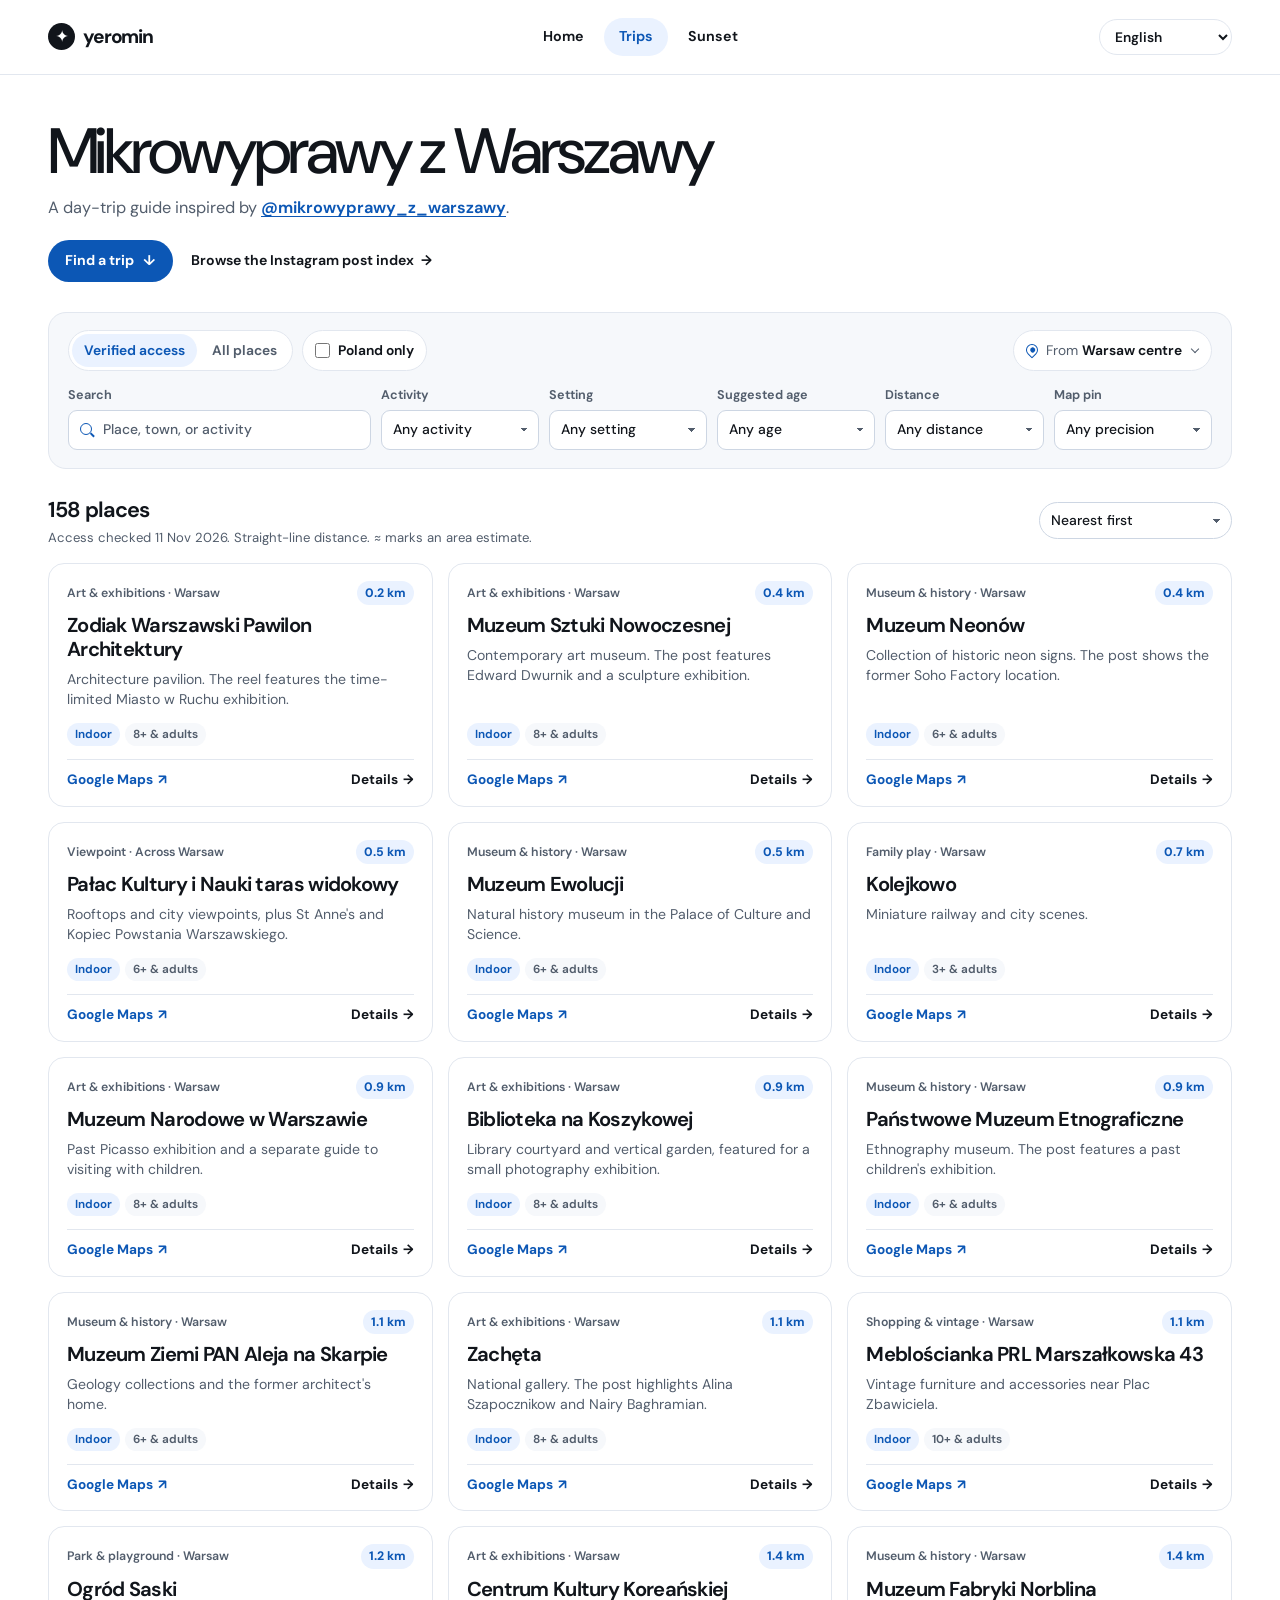
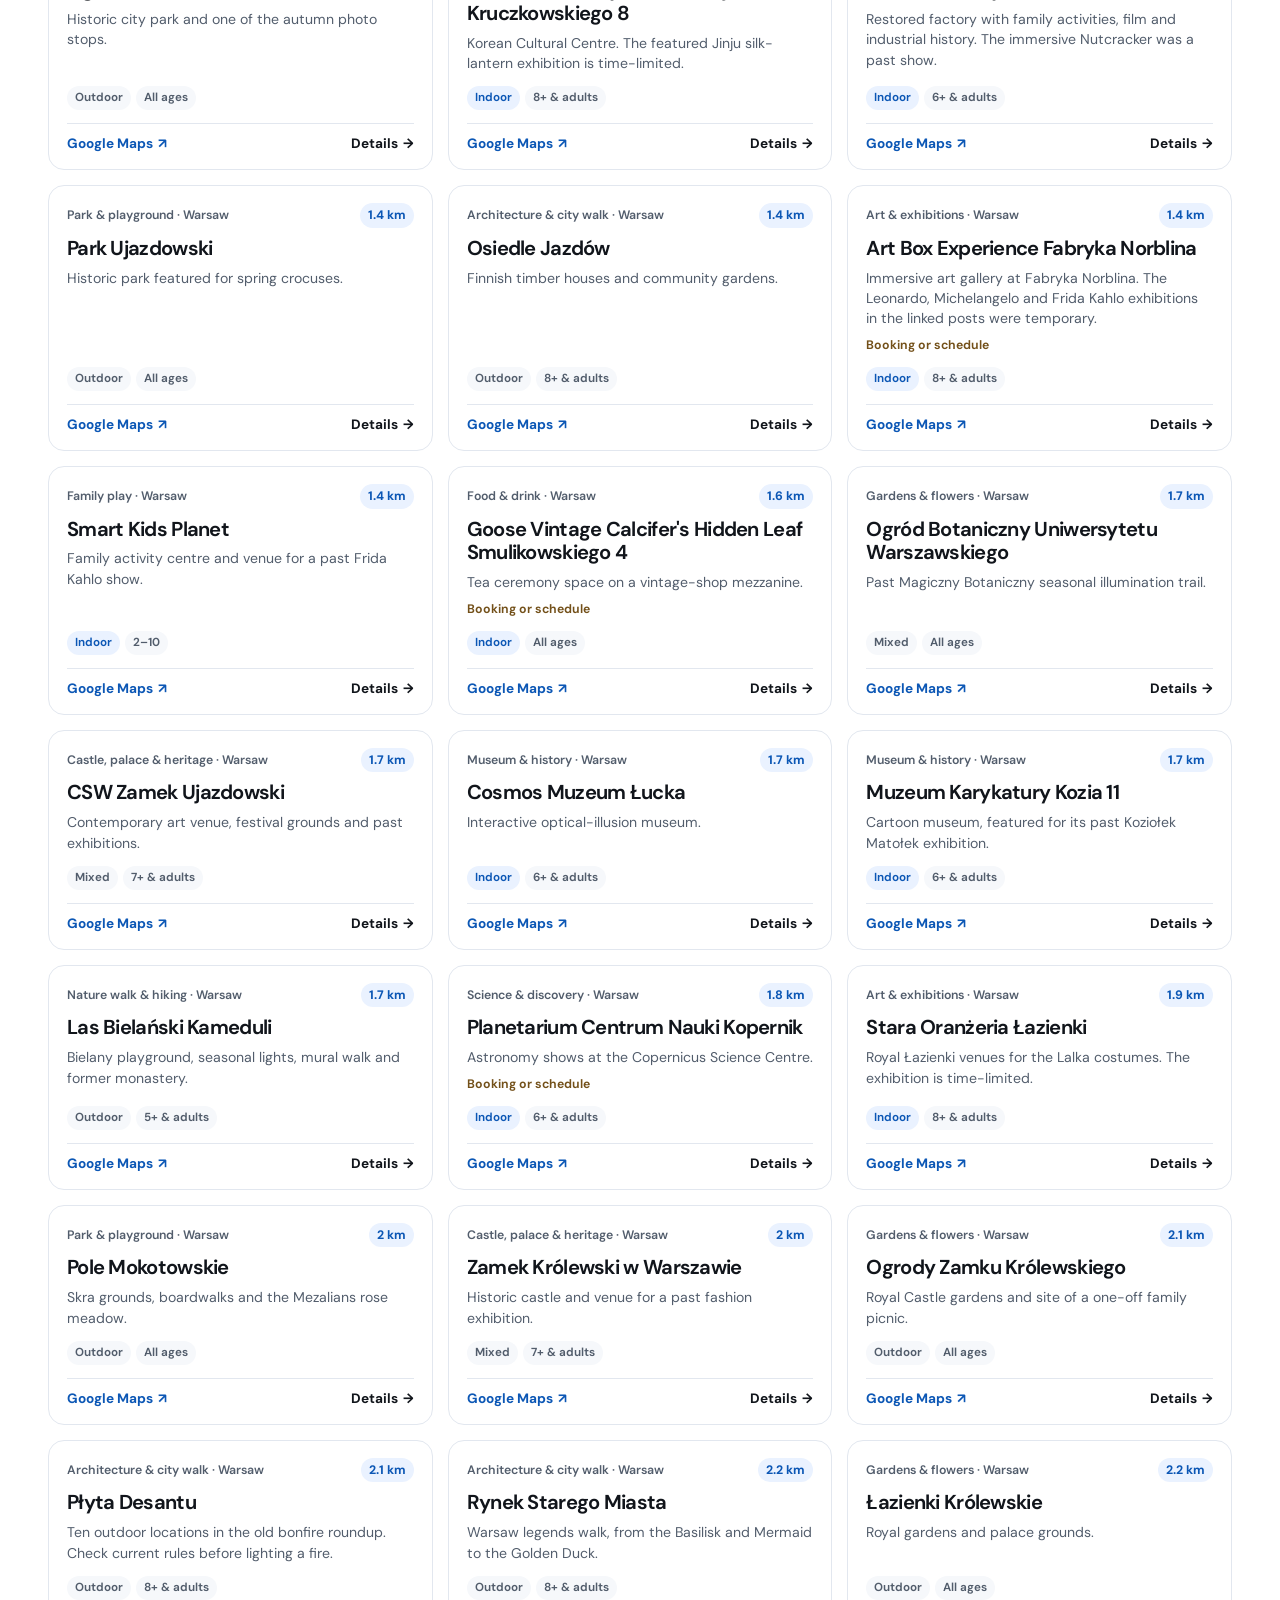
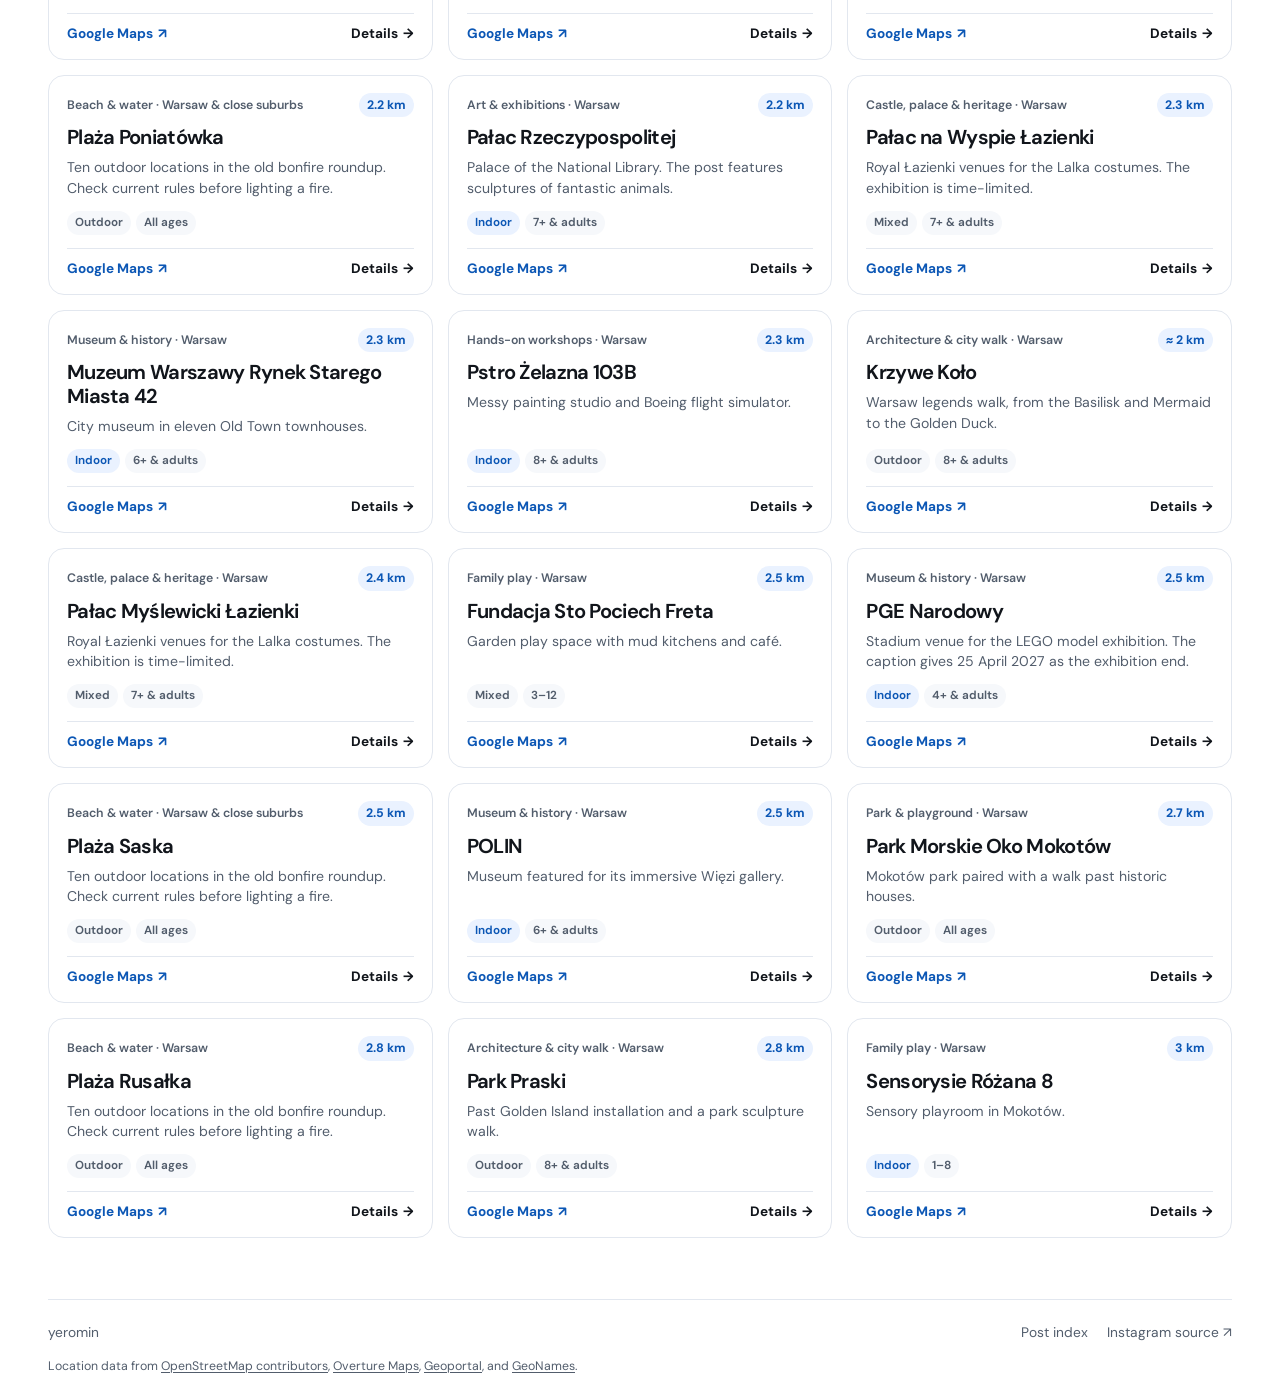
==== commit bfb5d783: "Remove the trip guide cover image" ====
--- a/mikrowyprawy/index.html
+++ b/mikrowyprawy/index.html
@@ -7,7 +7,7 @@
   <meta name="theme-color" content="#ffffff">
   <title>Mikrowyprawy z Warszawy · yeromin</title>
   <link rel="icon" href="../assets/favicon.png" type="image/png">
-  <link rel="stylesheet" href="../assets/site.css?v=7">
+  <link rel="stylesheet" href="../assets/site.css?v=8">
   <script type="module" src="./trips.js?v=7"></script>
 </head>
 <body>
@@ -29,16 +29,11 @@
 
   <main id="main" class="shell trip-main">
     <section class="trip-hero" aria-labelledby="trip-title">
-      <div class="hero-copy">
-        <h1 id="trip-title" lang="pl">Mikrowyprawy<br>z Warszawy</h1>
-        <p><span data-i18n="tripIntro">A day-trip guide inspired by</span> <a href="https://www.instagram.com/mikrowyprawy_z_warszawy/" target="_blank" rel="noopener">@mikrowyprawy_z_warszawy</a>.</p>
-        <div class="hero-actions">
-          <a class="button button-primary" href="#find-trips"><span data-i18n="findTrip">Find a trip</span><span aria-hidden="true">↓</span></a>
-          <a class="hero-archive" href="posts/"><span data-i18n="browsePosts">Browse the Instagram post index</span><span aria-hidden="true">→</span></a>
-        </div>
-      </div>
-      <div class="hero-visual">
-        <img src="../assets/woodland.jpg" alt="" width="1360" height="907" fetchpriority="high">
+      <h1 id="trip-title" lang="pl">Mikrowyprawy z Warszawy</h1>
+      <p><span data-i18n="tripIntro">A day-trip guide inspired by</span> <a href="https://www.instagram.com/mikrowyprawy_z_warszawy/" target="_blank" rel="noopener">@mikrowyprawy_z_warszawy</a>.</p>
+      <div class="hero-actions">
+        <a class="button button-primary" href="#find-trips"><span data-i18n="findTrip">Find a trip</span><span aria-hidden="true">↓</span></a>
+        <a class="hero-archive" href="posts/"><span data-i18n="browsePosts">Browse the Instagram post index</span><span aria-hidden="true">→</span></a>
       </div>
     </section>
 
--- a/assets/site.css
+++ b/assets/site.css
@@ -226,35 +226,12 @@
 
 .trip-main { padding-block: 44px 60px; }
 
-.trip-hero {
-  display: grid;
-  grid-template-columns: minmax(0, 1.18fr) minmax(0, 0.92fr);
-  align-items: center;
-  gap: clamp(32px, 5vw, 68px);
-}
-
-.hero-copy h1 { font-size: clamp(3rem, 5.55vw, 4.7rem); }
-.hero-copy p { margin-top: 15px; color: var(--muted); font-size: 1.02rem; }
-.hero-copy p a { overflow-wrap: anywhere; font-weight: 650; }
+.trip-hero h1 { font-size: clamp(2.35rem, 5.4vw, 4rem); text-wrap: balance; }
+.trip-hero p { margin-top: 12px; color: var(--muted); font-size: 1.02rem; }
+.trip-hero p a { overflow-wrap: anywhere; font-weight: 650; }
 .hero-actions { display: flex; flex-wrap: wrap; align-items: center; gap: 11px 18px; margin-top: 19px; }
 .hero-archive { display: inline-flex; align-items: center; gap: 7px; color: var(--ink); text-decoration: none; font-size: 0.88rem; font-weight: 650; }
 .hero-archive:hover { text-decoration: underline; }
-
-.hero-visual {
-  padding: 13px;
-  border: 1px solid var(--line);
-  border-radius: 24px;
-  background: linear-gradient(145deg, var(--surface), var(--blue-soft));
-}
-
-.hero-visual img {
-  width: 100%;
-  aspect-ratio: 2.07;
-  height: auto;
-  border-radius: 15px;
-  object-fit: cover;
-  object-position: 60% 57%;
-}
 
 .explorer { margin-top: 30px; }
 
@@ -459,7 +436,6 @@
 
 @media (max-width: 880px) {
   .shell { width: calc(100% - 48px); }
-  .trip-hero { gap: 24px; }
   .place-grid { grid-template-columns: repeat(2, minmax(0, 1fr)); }
 }
 
@@ -472,10 +448,7 @@
   .language-select { grid-column: 2; }
   #main, #find-trips { scroll-margin-top: 14px; }
   .trip-main, .home-main, .post-main { padding-top: 32px; }
-  .trip-hero, .project-grid, .place-grid { grid-template-columns: 1fr; }
-  .hero-copy h1 { font-size: clamp(2.35rem, 9vw, 3.4rem); }
-  .hero-visual { padding: 9px; border-radius: 18px; }
-  .hero-visual img { border-radius: 11px; }
+  .project-grid, .place-grid { grid-template-columns: 1fr; }
   .explorer { margin-top: 24px; }
   .filter-panel { padding: 13px; }
   .filters .search-field { flex-basis: 100%; }
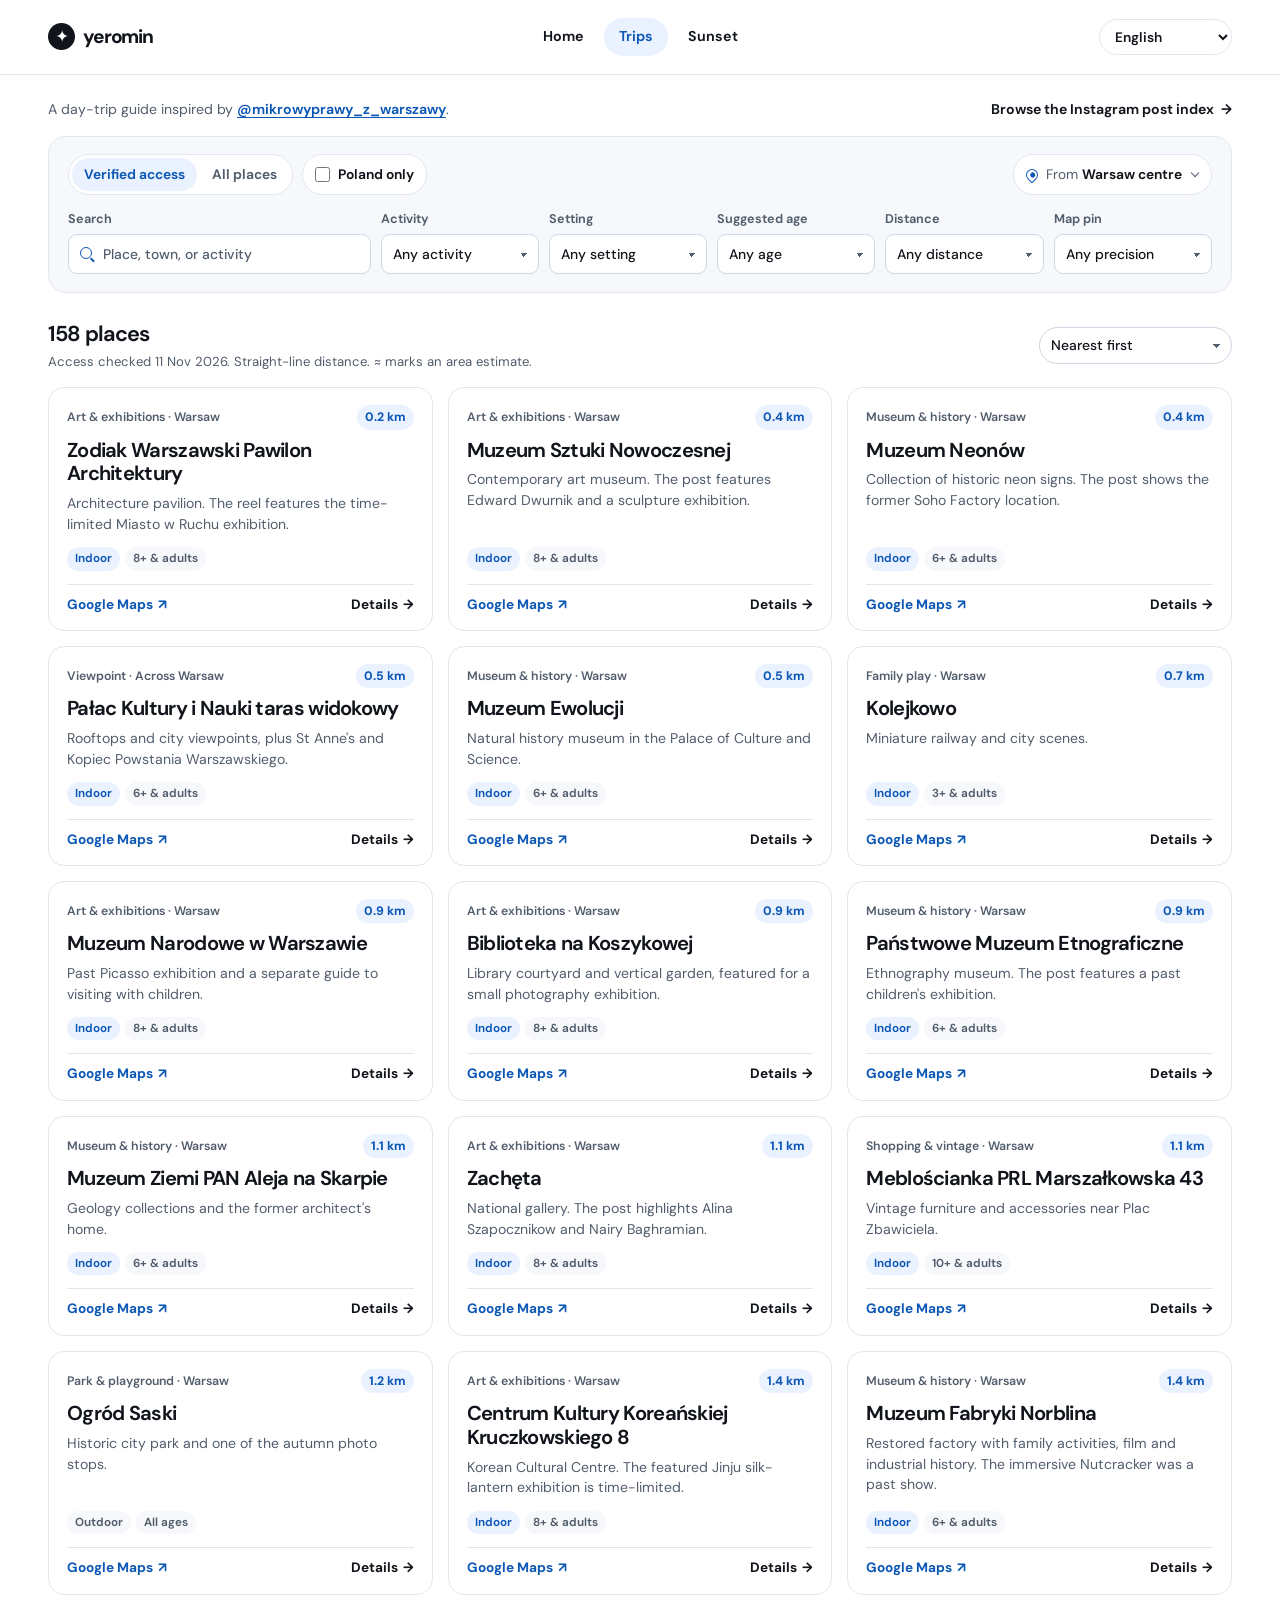
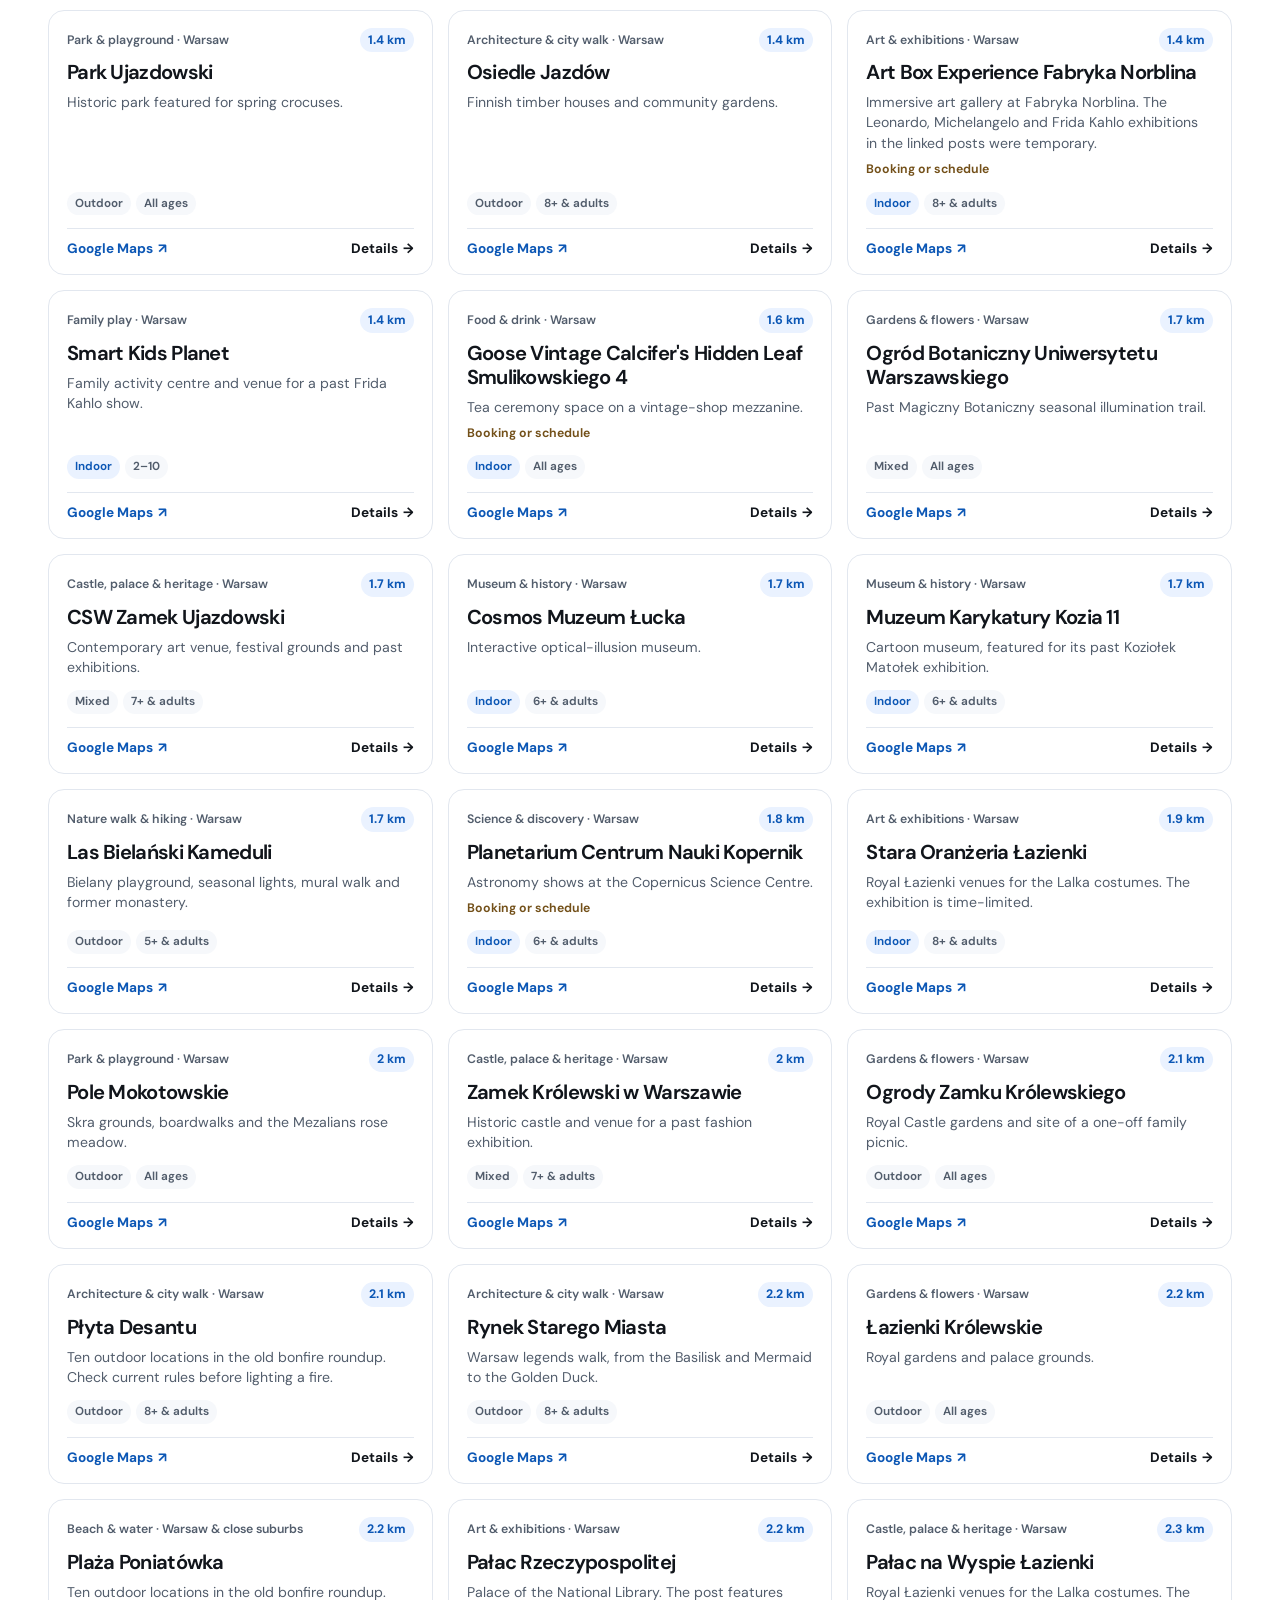
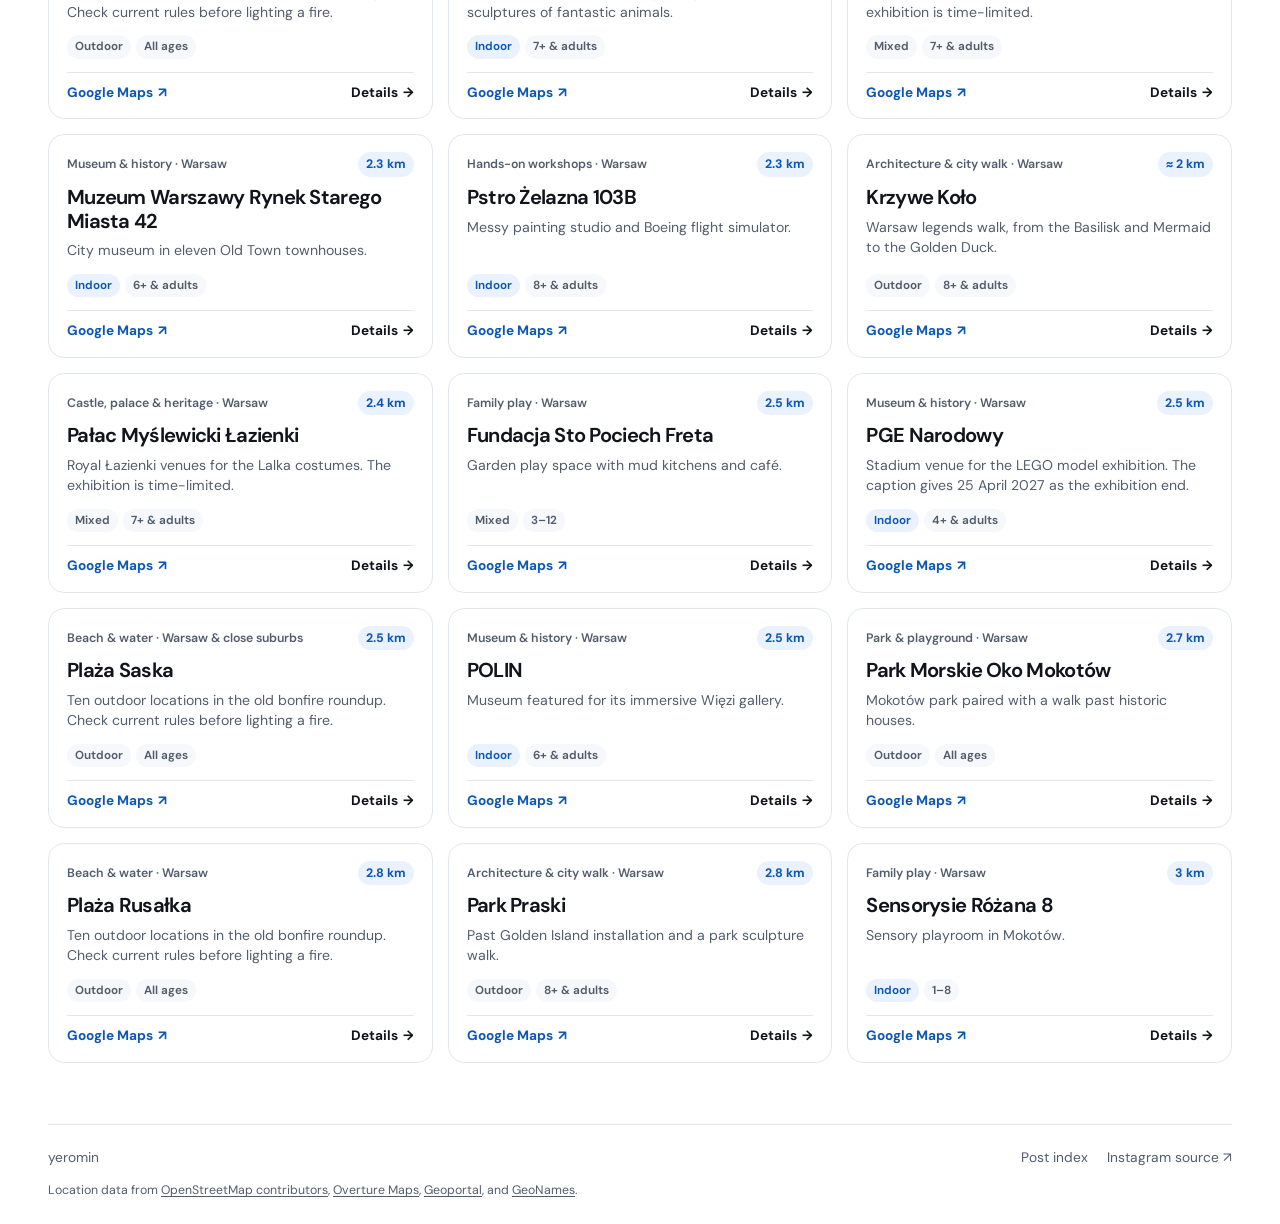
==== commit 1ec82763: "Simplify the trip guide header" ====
--- a/mikrowyprawy/index.html
+++ b/mikrowyprawy/index.html
@@ -7,7 +7,7 @@
   <meta name="theme-color" content="#ffffff">
   <title>Mikrowyprawy z Warszawy · yeromin</title>
   <link rel="icon" href="../assets/favicon.png" type="image/png">
-  <link rel="stylesheet" href="../assets/site.css?v=8">
+  <link rel="stylesheet" href="../assets/site.css?v=9">
   <script type="module" src="./trips.js?v=7"></script>
 </head>
 <body>
@@ -28,16 +28,13 @@
   </header>
 
   <main id="main" class="shell trip-main">
-    <section class="trip-hero" aria-labelledby="trip-title">
-      <h1 id="trip-title" lang="pl">Mikrowyprawy z Warszawy</h1>
+    <h1 class="sr-only" data-i18n="trips">Trips</h1>
+    <div class="trip-intro">
       <p><span data-i18n="tripIntro">A day-trip guide inspired by</span> <a href="https://www.instagram.com/mikrowyprawy_z_warszawy/" target="_blank" rel="noopener">@mikrowyprawy_z_warszawy</a>.</p>
-      <div class="hero-actions">
-        <a class="button button-primary" href="#find-trips"><span data-i18n="findTrip">Find a trip</span><span aria-hidden="true">↓</span></a>
-        <a class="hero-archive" href="posts/"><span data-i18n="browsePosts">Browse the Instagram post index</span><span aria-hidden="true">→</span></a>
-      </div>
-    </section>
+      <a class="archive-link" href="posts/"><span data-i18n="browsePosts">Browse the Instagram post index</span><span aria-hidden="true">→</span></a>
+    </div>
 
-    <section class="explorer" aria-label="Find a trip" data-i18n-aria-label="findTrip">
+    <section aria-label="Find a trip" data-i18n-aria-label="findTrip">
       <div class="filter-panel" id="find-trips" tabindex="-1">
         <div class="explorer-tools">
           <div class="scope-controls">
--- a/assets/site.css
+++ b/assets/site.css
@@ -224,16 +224,22 @@
 
 .project-card:hover .arrow-circle { background: var(--blue); color: var(--paper); }
 
-.trip-main { padding-block: 44px 60px; }
-
-.trip-hero h1 { font-size: clamp(2.35rem, 5.4vw, 4rem); text-wrap: balance; }
-.trip-hero p { margin-top: 12px; color: var(--muted); font-size: 1.02rem; }
-.trip-hero p a { overflow-wrap: anywhere; font-weight: 650; }
-.hero-actions { display: flex; flex-wrap: wrap; align-items: center; gap: 11px 18px; margin-top: 19px; }
-.hero-archive { display: inline-flex; align-items: center; gap: 7px; color: var(--ink); text-decoration: none; font-size: 0.88rem; font-weight: 650; }
-.hero-archive:hover { text-decoration: underline; }
-
-.explorer { margin-top: 30px; }
+.trip-main { padding-block: 24px 60px; }
+
+.trip-intro {
+  display: flex;
+  flex-wrap: wrap;
+  align-items: baseline;
+  justify-content: space-between;
+  gap: 7px 18px;
+  margin-bottom: 16px;
+  color: var(--muted);
+  font-size: 0.88rem;
+}
+
+.trip-intro p a { overflow-wrap: anywhere; font-weight: 650; }
+.archive-link { display: inline-flex; align-items: center; gap: 7px; color: var(--ink); text-decoration: none; font-weight: 650; }
+.archive-link:hover { text-decoration: underline; }
 
 .filter-panel {
   padding: 17px 19px 18px;
@@ -447,9 +453,9 @@
   .site-nav a { padding: 6px 10px; }
   .language-select { grid-column: 2; }
   #main, #find-trips { scroll-margin-top: 14px; }
-  .trip-main, .home-main, .post-main { padding-top: 32px; }
+  .home-main, .post-main { padding-top: 32px; }
+  .trip-main { padding-top: 18px; }
   .project-grid, .place-grid { grid-template-columns: 1fr; }
-  .explorer { margin-top: 24px; }
   .filter-panel { padding: 13px; }
   .filters .search-field { flex-basis: 100%; }
   .project-info { padding-inline: 17px; }
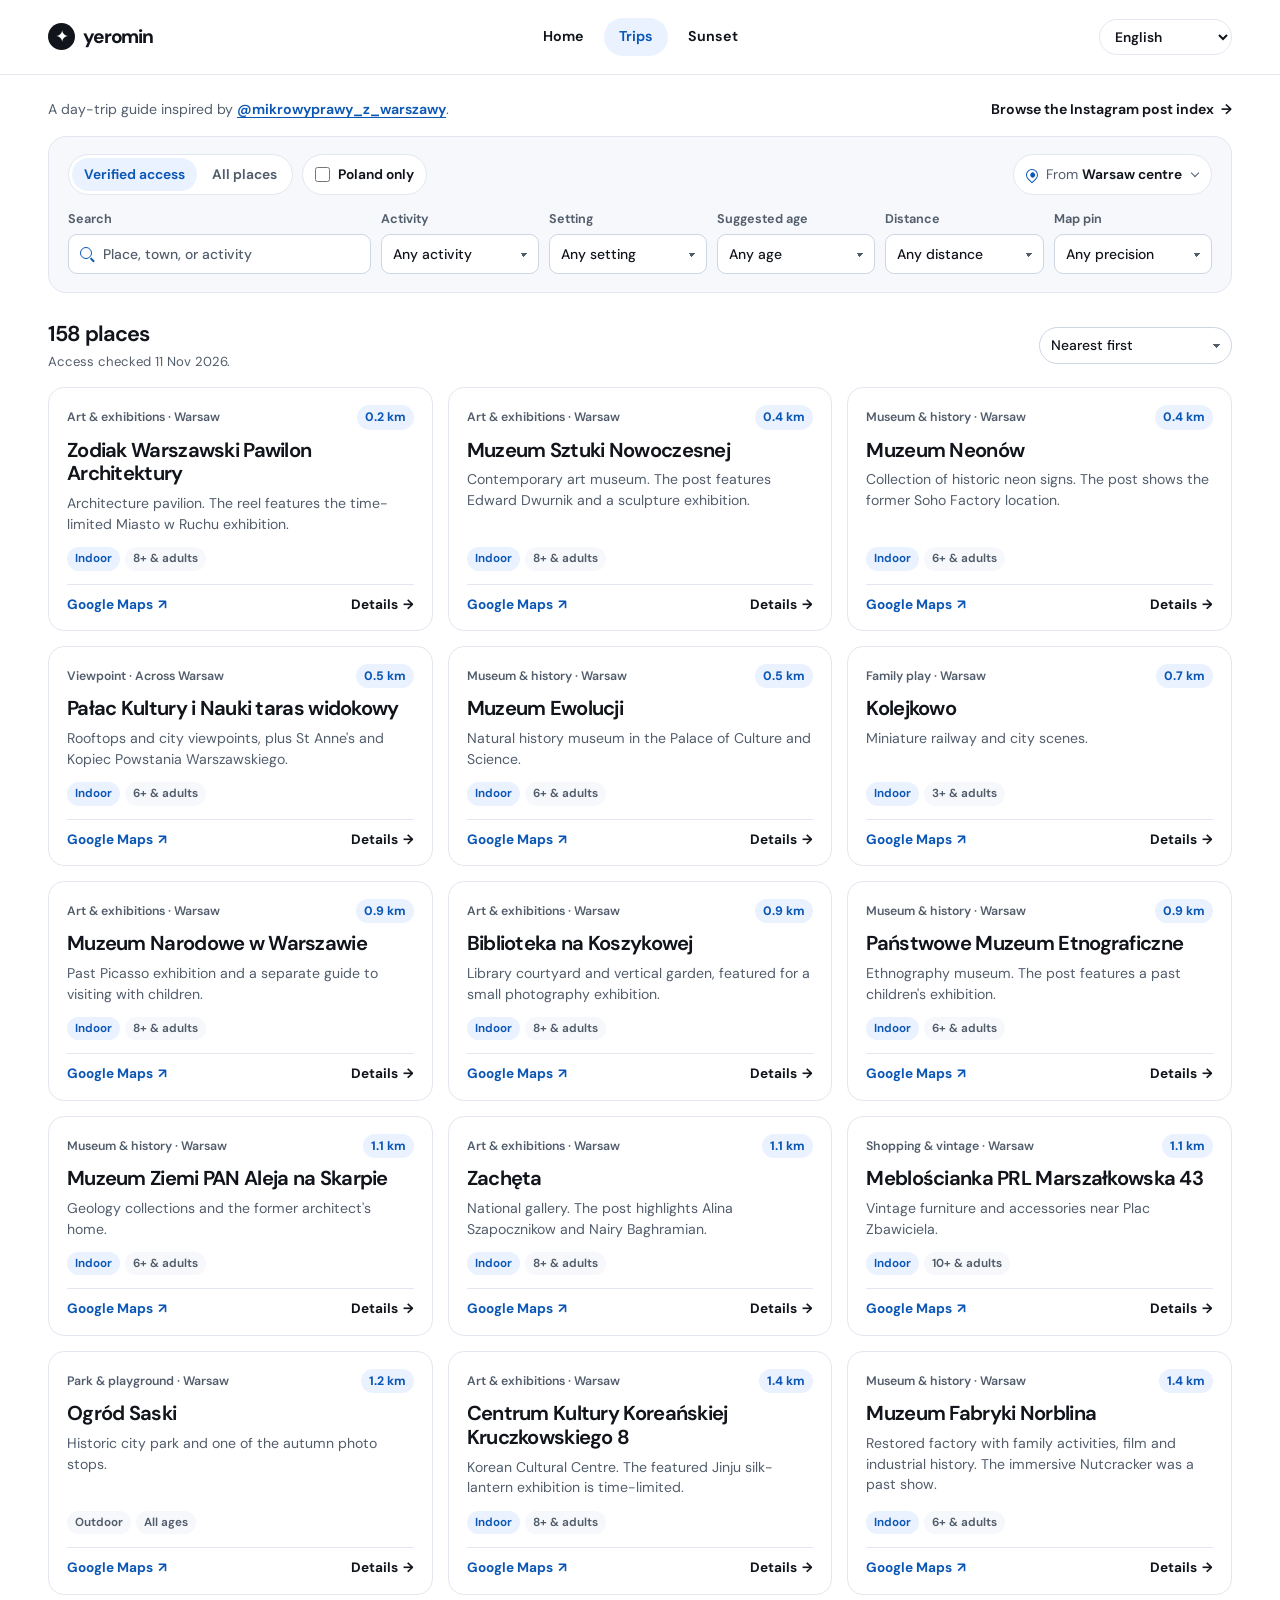
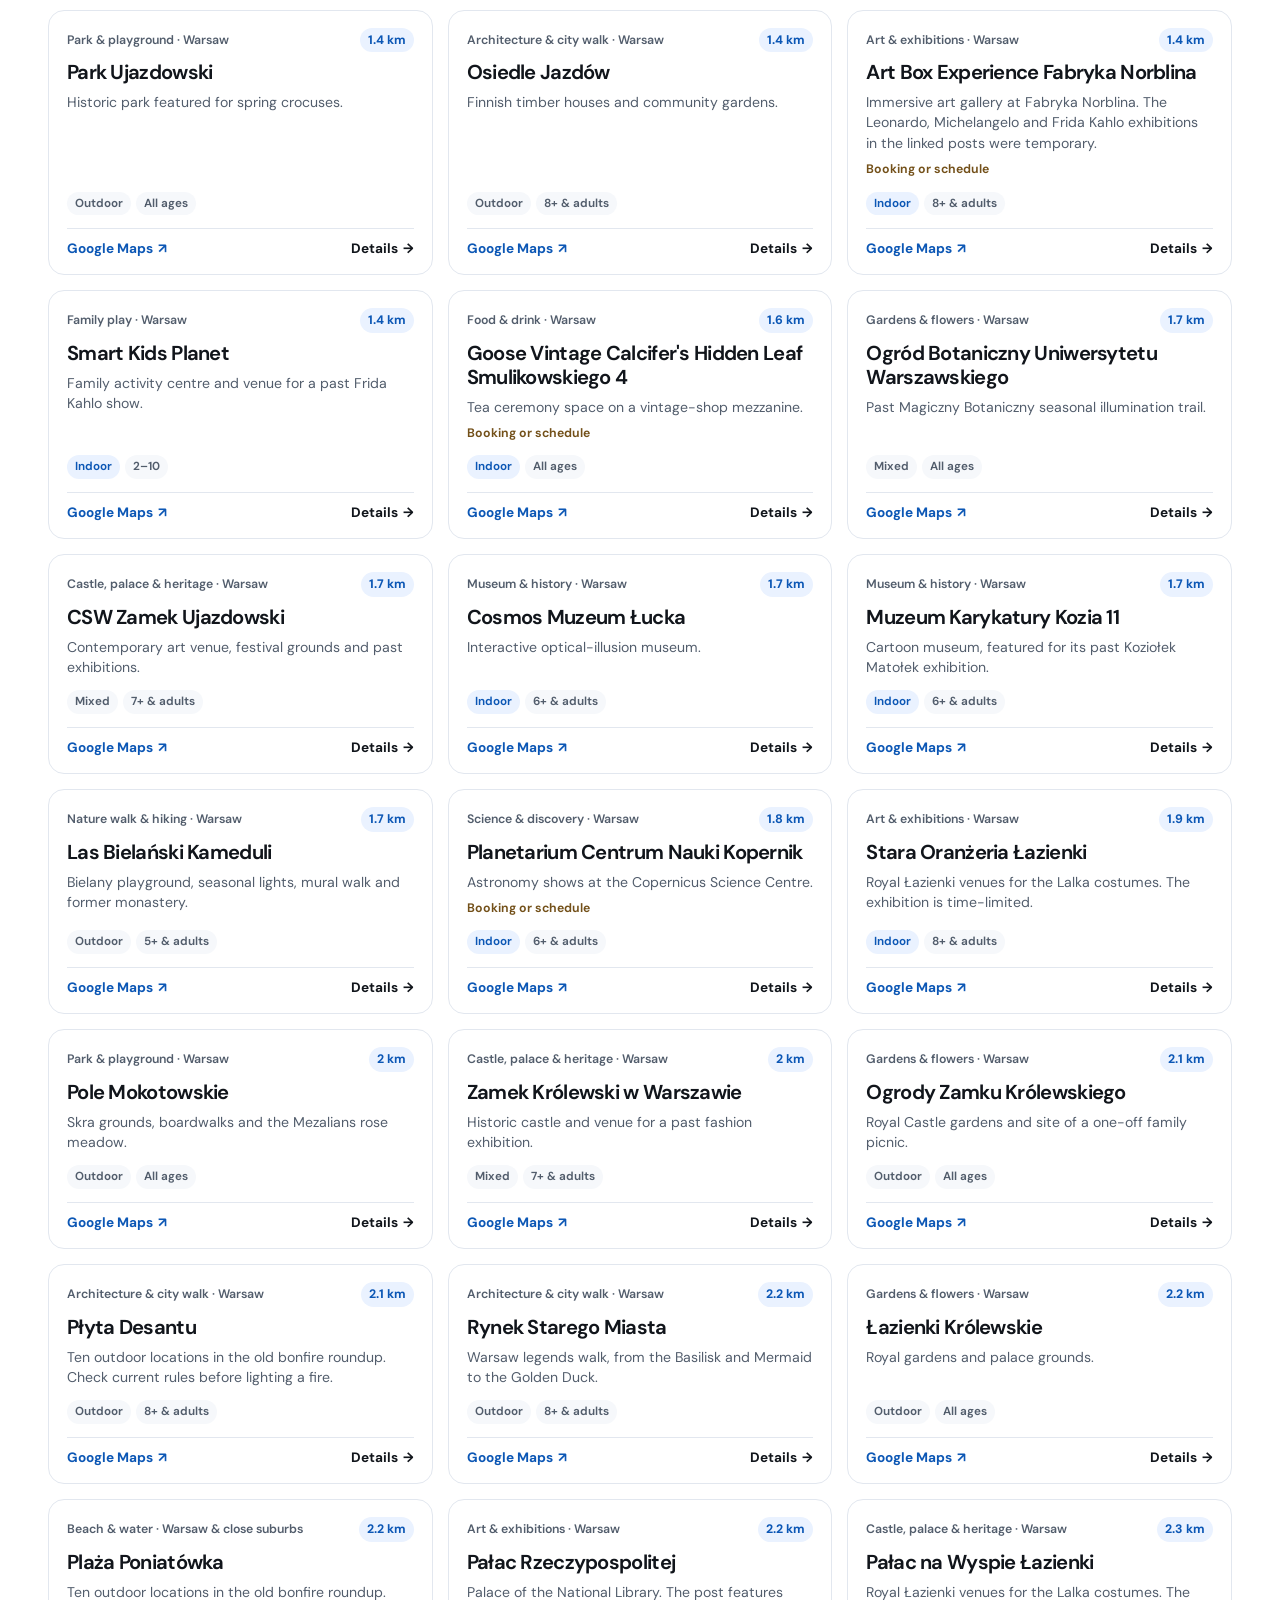
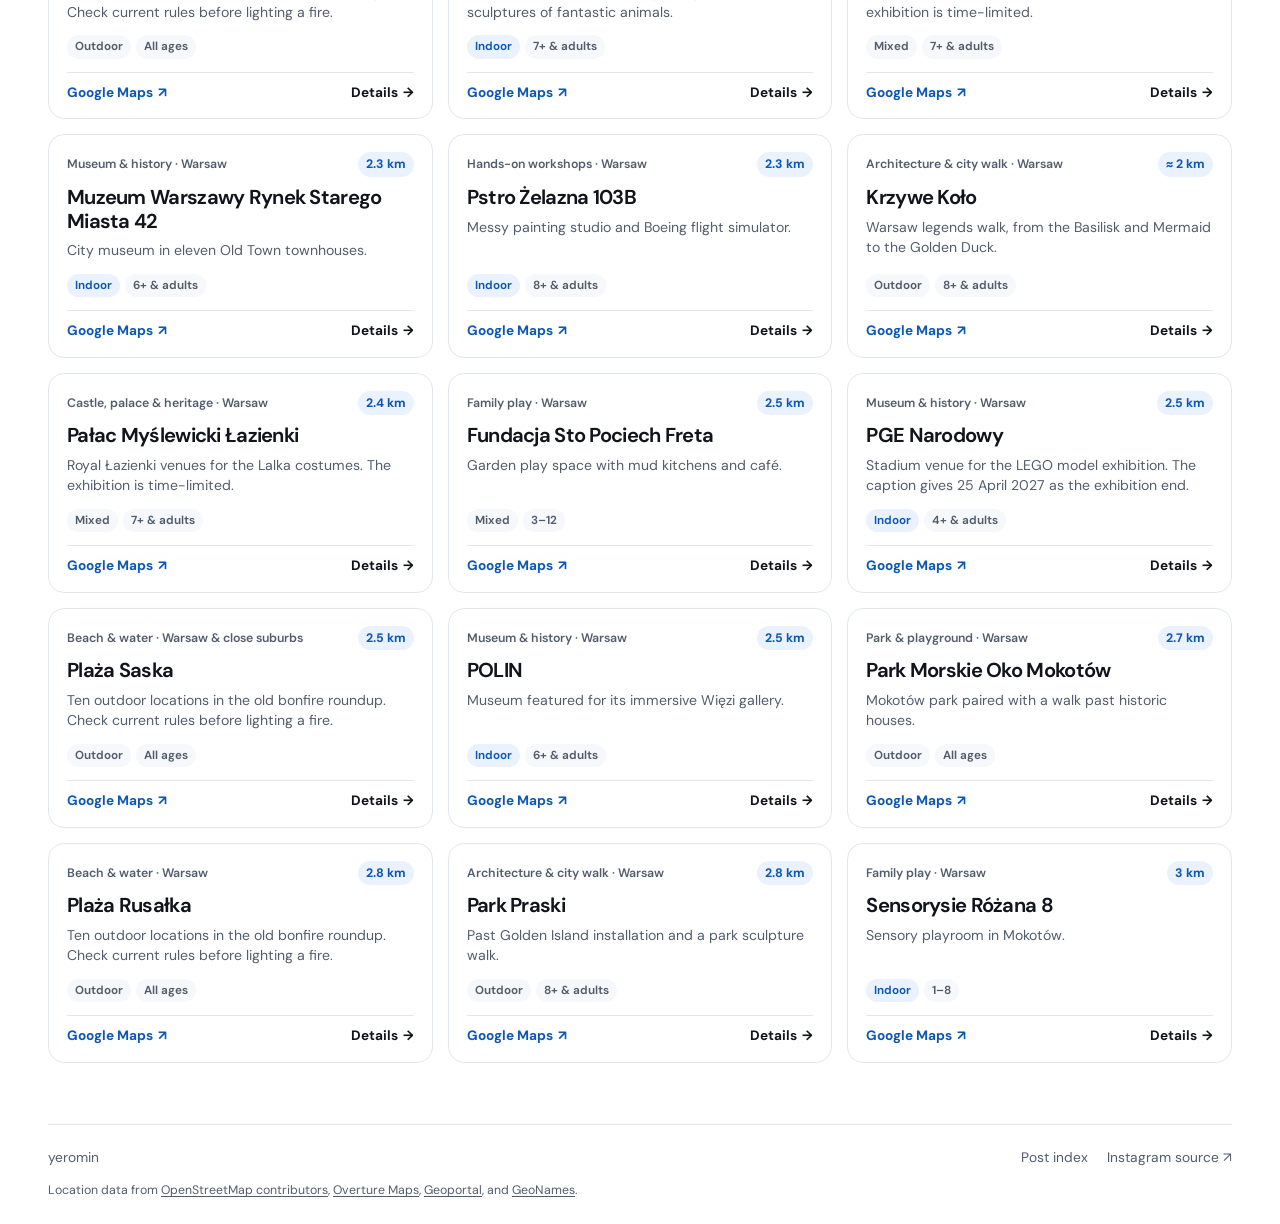
==== commit 1a9f4f2b: "Trim explanatory text below trip results" ====
--- a/mikrowyprawy/index.html
+++ b/mikrowyprawy/index.html
@@ -7,8 +7,8 @@
   <meta name="theme-color" content="#ffffff">
   <title>Mikrowyprawy z Warszawy · yeromin</title>
   <link rel="icon" href="../assets/favicon.png" type="image/png">
-  <link rel="stylesheet" href="../assets/site.css?v=9">
-  <script type="module" src="./trips.js?v=7"></script>
+  <link rel="stylesheet" href="../assets/site.css?v=10">
+  <script type="module" src="./trips.js?v=10"></script>
 </head>
 <body>
   <a class="skip-link" href="#main" data-i18n="skip">Skip to content</a>
--- a/assets/site.css
+++ b/assets/site.css
@@ -355,6 +355,7 @@
 
 .result-bar h2 { font-size: 1.35rem; font-weight: 650; letter-spacing: -0.035em; }
 .result-note { margin-top: 2px; color: var(--muted); font-size: 0.82rem; }
+.result-note:empty { display: none; }
 .result-actions { display: flex; flex-wrap: wrap; gap: 13px; align-items: center; }
 .sort-field select { width: auto; max-width: 100%; min-height: 37px; border-radius: 999px; }
 
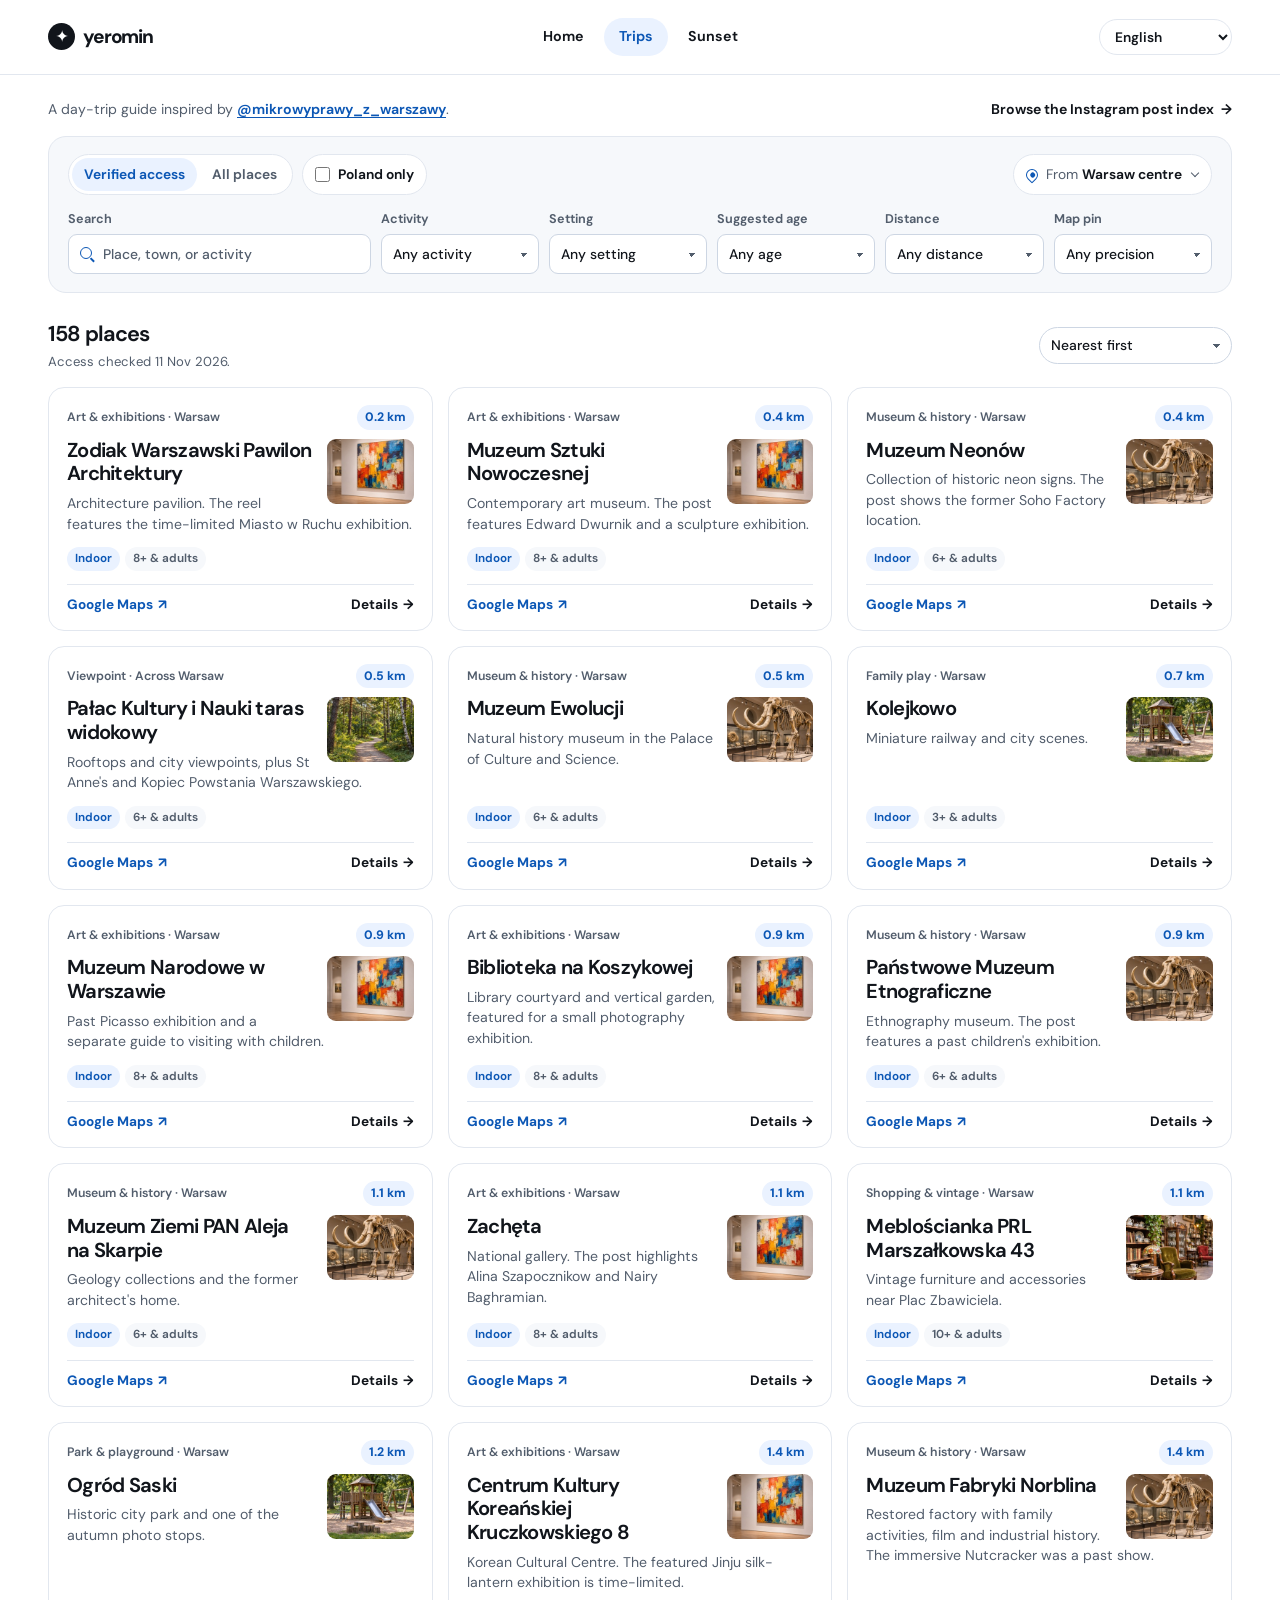
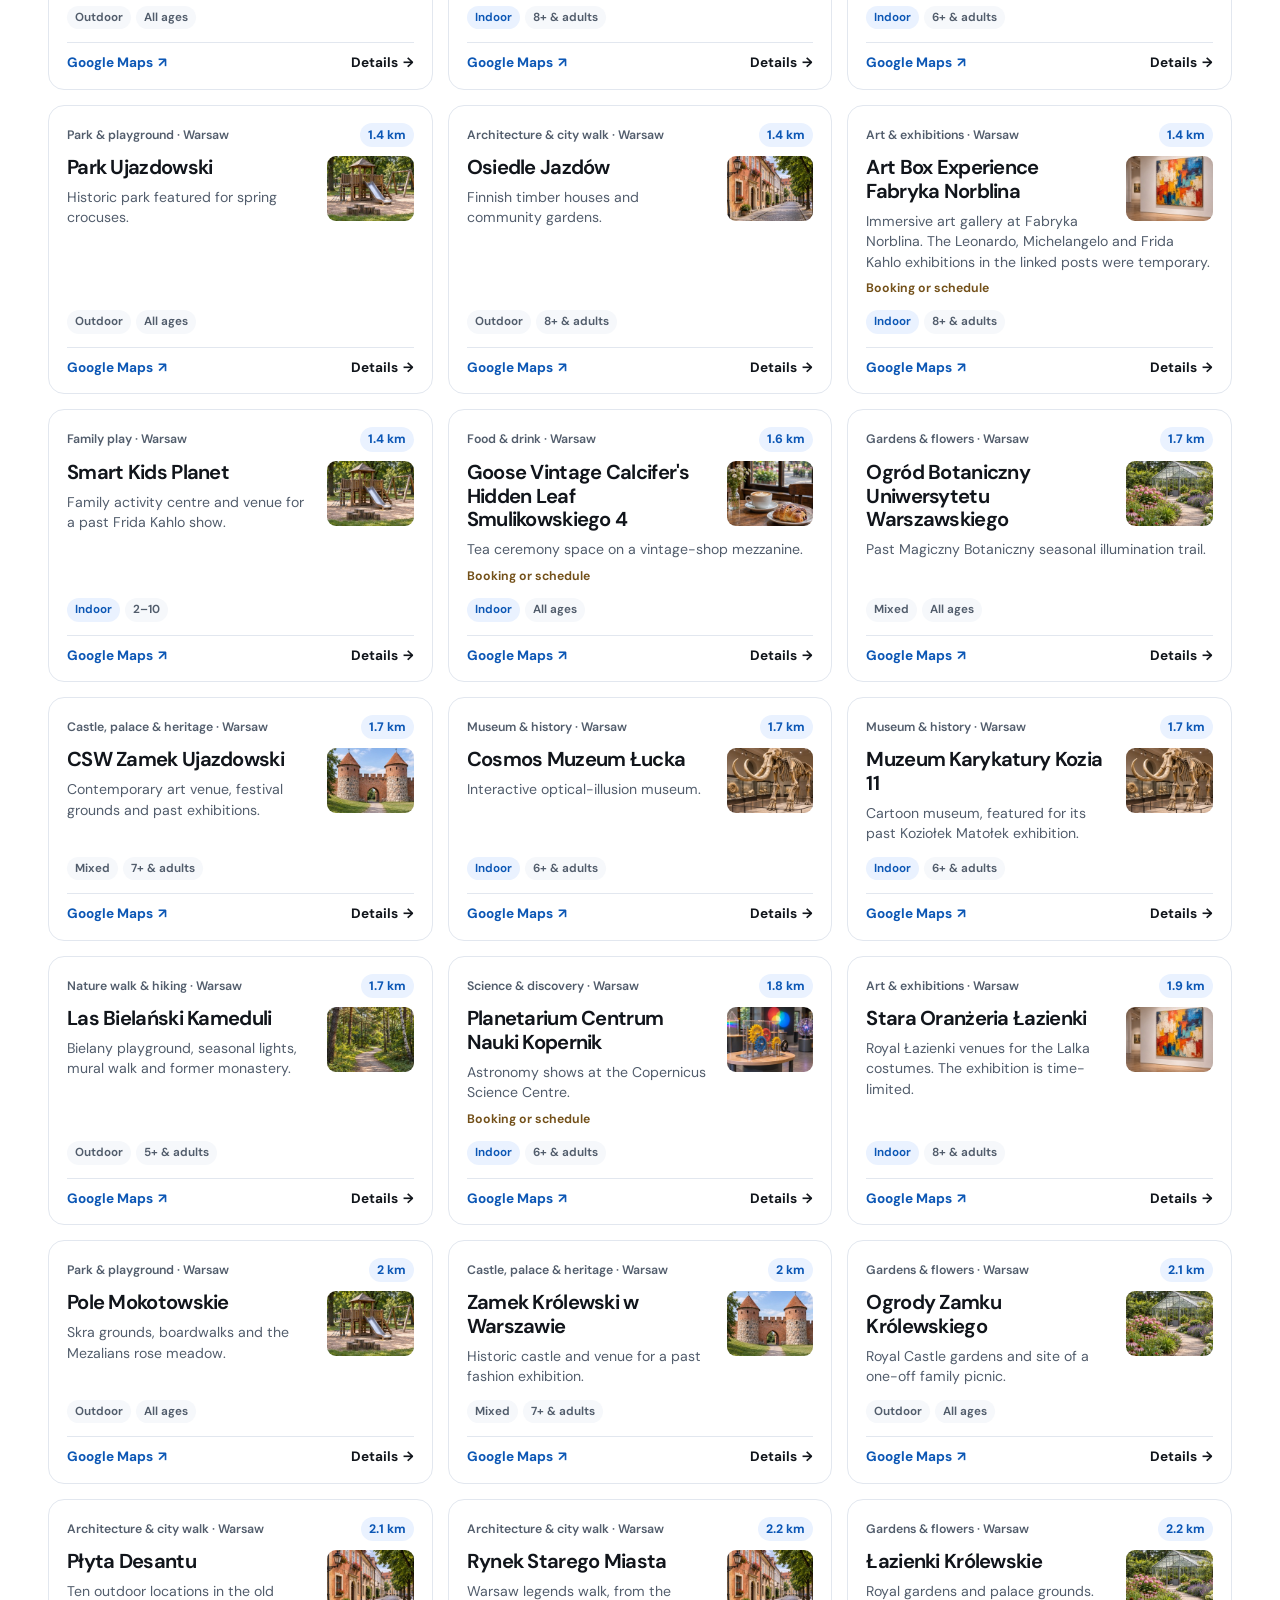
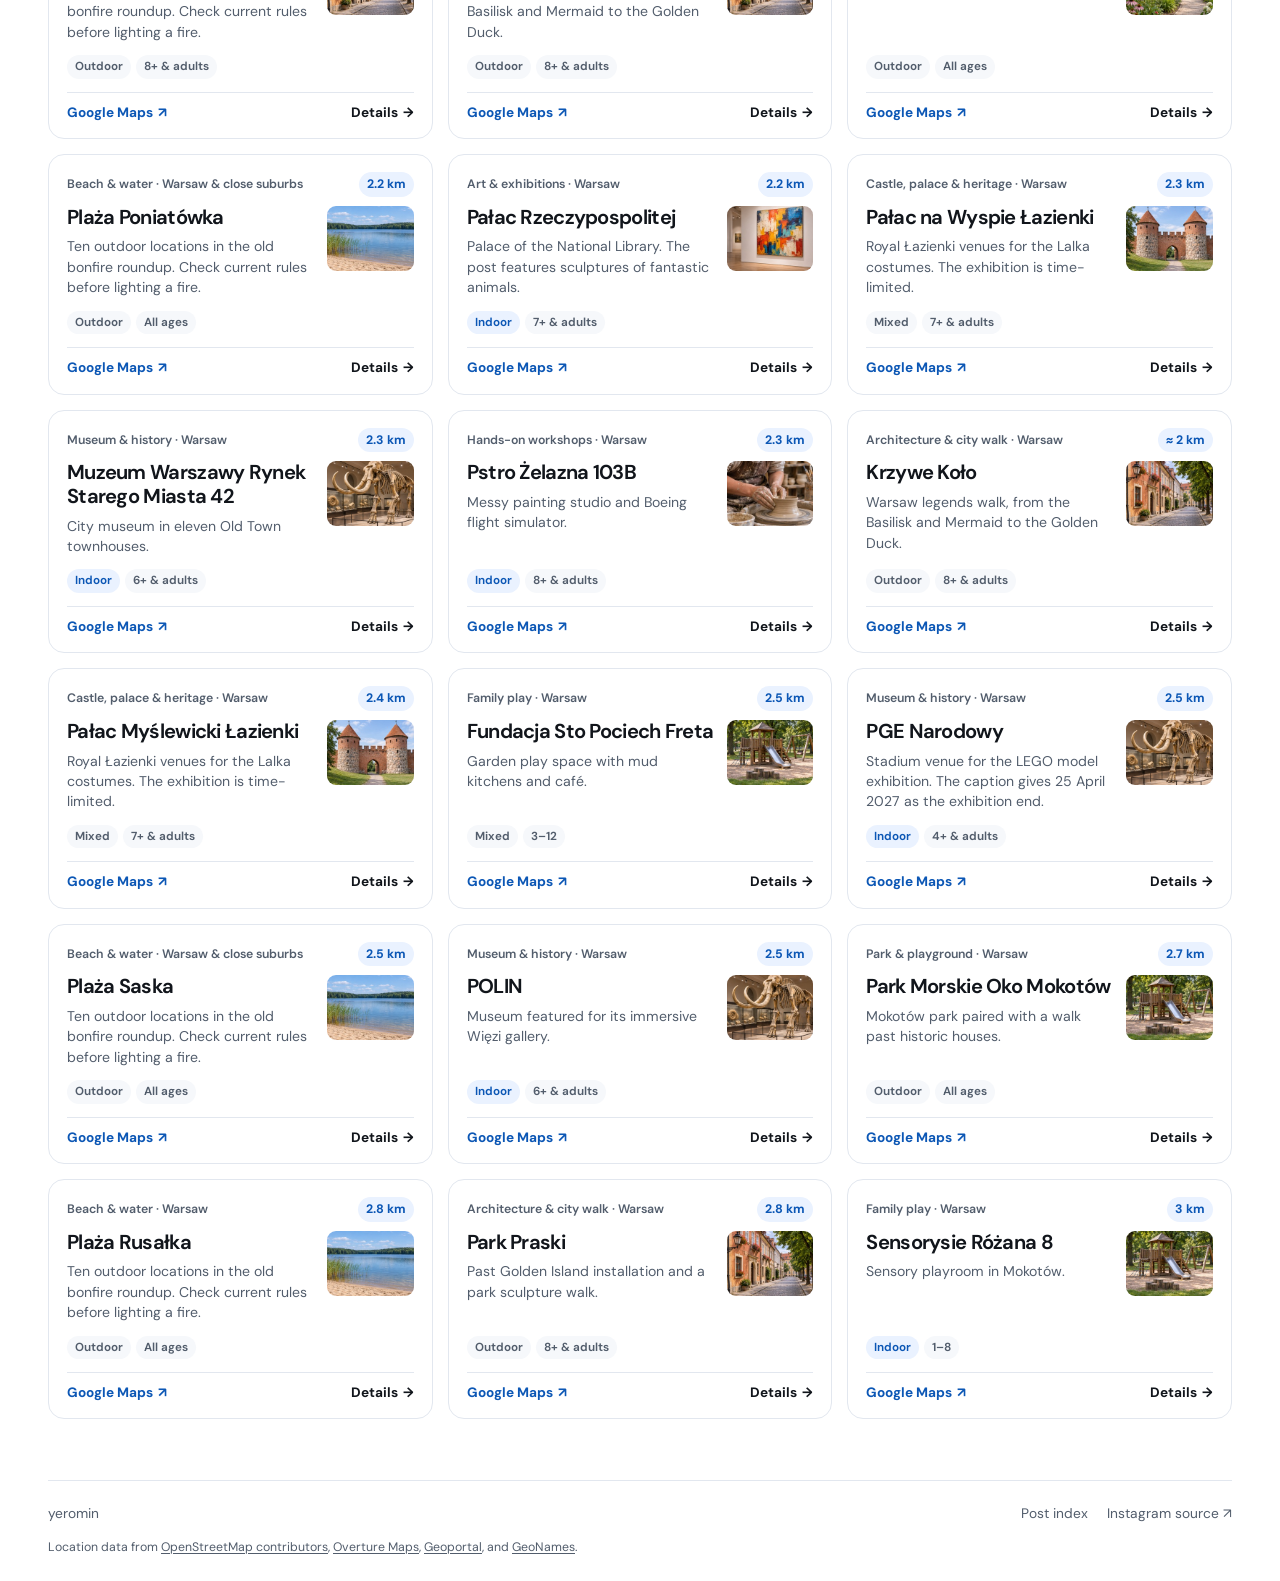
==== commit 99458605: "Add activity thumbnails to trip cards" ====
--- a/mikrowyprawy/index.html
+++ b/mikrowyprawy/index.html
@@ -7,8 +7,8 @@
   <meta name="theme-color" content="#ffffff">
   <title>Mikrowyprawy z Warszawy · yeromin</title>
   <link rel="icon" href="../assets/favicon.png" type="image/png">
-  <link rel="stylesheet" href="../assets/site.css?v=10">
-  <script type="module" src="./trips.js?v=10"></script>
+  <link rel="stylesheet" href="../assets/site.css?v=11">
+  <script type="module" src="./trips.js?v=11"></script>
 </head>
 <body>
   <a class="skip-link" href="#main" data-i18n="skip">Skip to content</a>
@@ -136,7 +136,11 @@
   <template id="place-card">
     <article class="place-card">
       <div class="place-top"><p class="place-context"></p><span class="place-distance"></span></div>
-      <div class="place-text"><h3></h3><p class="place-description"></p></div>
+      <div class="place-text">
+        <img class="place-photo" alt="" width="240" height="180" loading="lazy" decoding="async">
+        <h3></h3>
+        <p class="place-description"></p>
+      </div>
       <div class="place-tags"></div>
       <div class="place-actions">
         <a class="map-link" target="_blank" rel="noopener">Google Maps <span aria-hidden="true">↗</span></a>
--- a/assets/site.css
+++ b/assets/site.css
@@ -377,7 +377,17 @@
 .place-context { color: var(--muted); font-size: 0.77rem; font-weight: 600; }
 .place-distance { padding: 3px 8px; border-radius: 999px; background: var(--blue-soft); color: var(--blue); font-size: 0.77rem; font-weight: 750; white-space: nowrap; font-variant-numeric: tabular-nums; }
 .place-distance:empty { display: none; }
-.place-text { flex: 1; padding-block: 9px 13px; }
+.place-text { display: flow-root; flex: 1; padding-block: 9px 13px; }
+.place-photo {
+  float: right;
+  width: clamp(64px, 25%, 94px);
+  height: auto;
+  aspect-ratio: 4 / 3;
+  margin: 0 0 5px 12px;
+  border-radius: 9px;
+  background: var(--surface);
+  object-fit: cover;
+}
 .place-text h3 { font-size: clamp(1.05rem, 1.8vw, 1.26rem); font-weight: 650; line-height: 1.18; letter-spacing: -0.035em; overflow-wrap: anywhere; }
 .place-description { margin-top: 7px; color: var(--muted); font-size: 0.88rem; line-height: 1.45; }
 .place-status { margin-top: 7px; color: #735019; font-size: 0.77rem; font-weight: 650; }
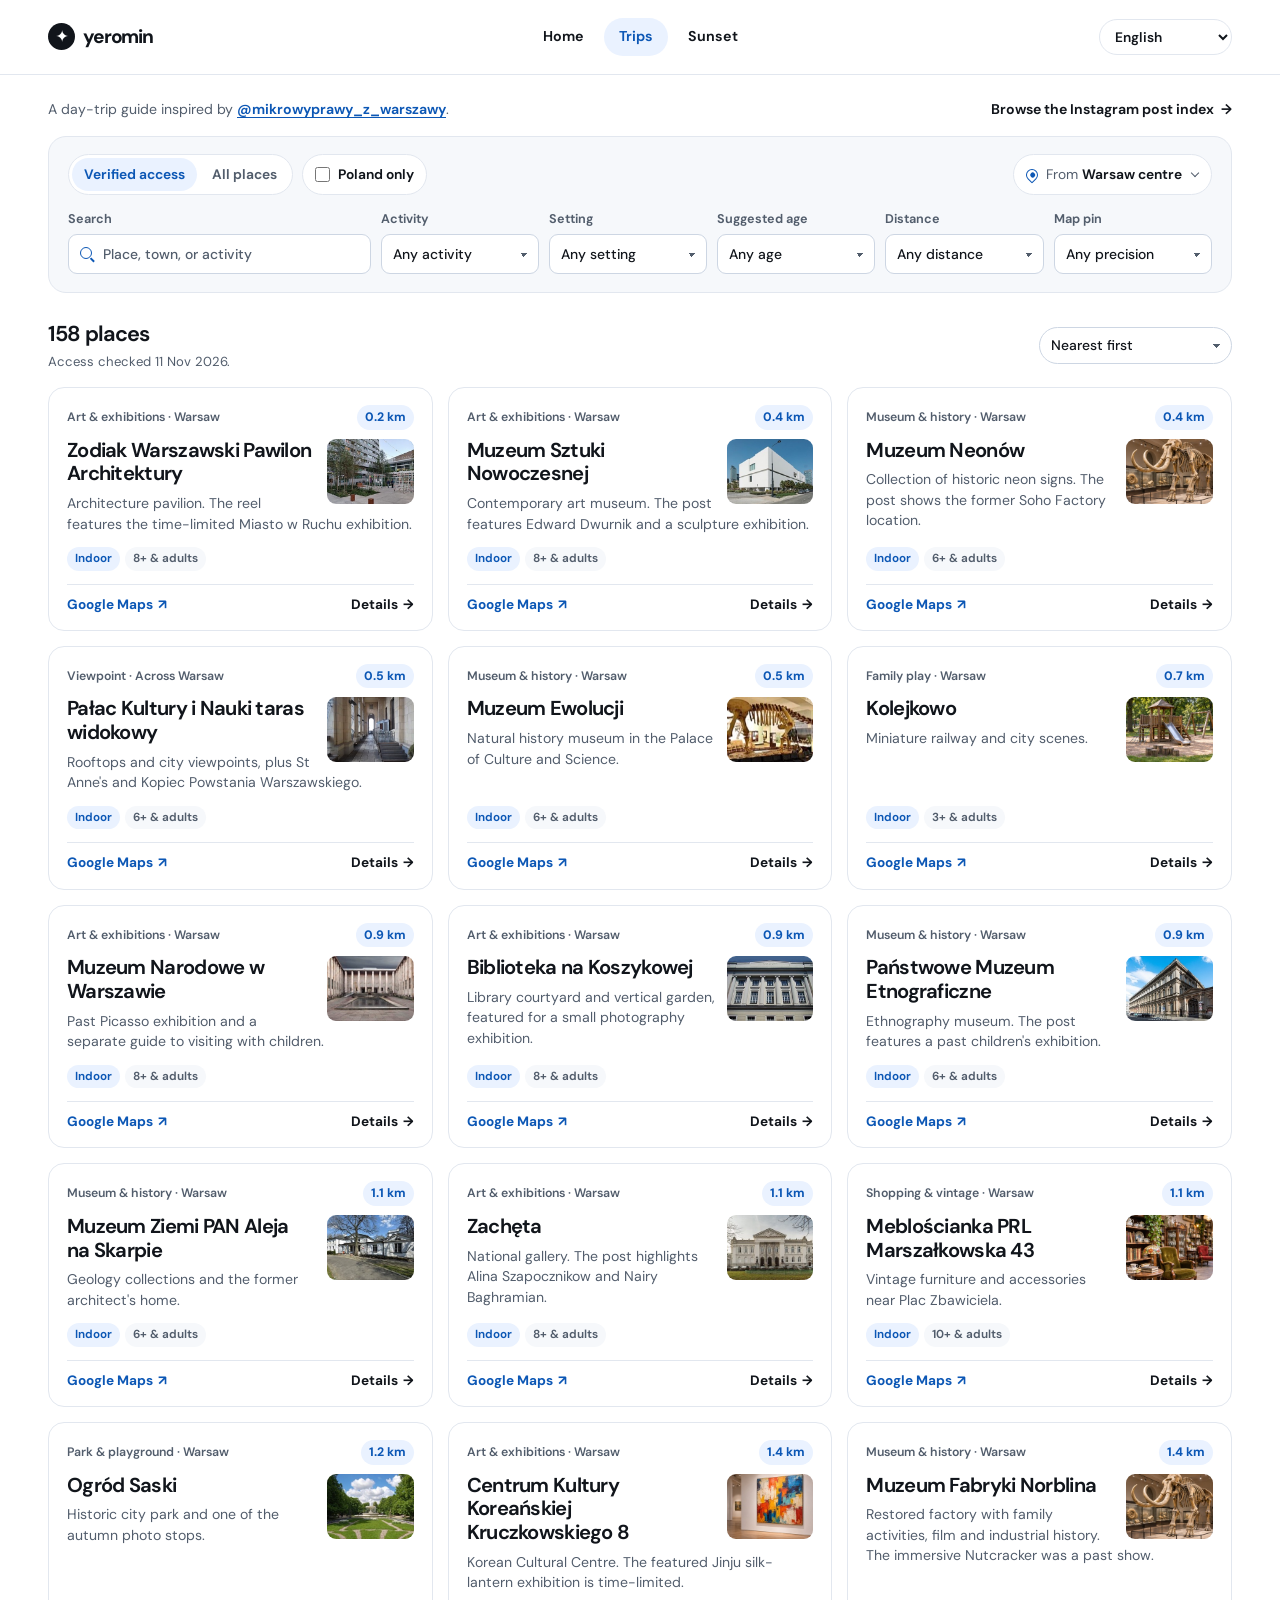
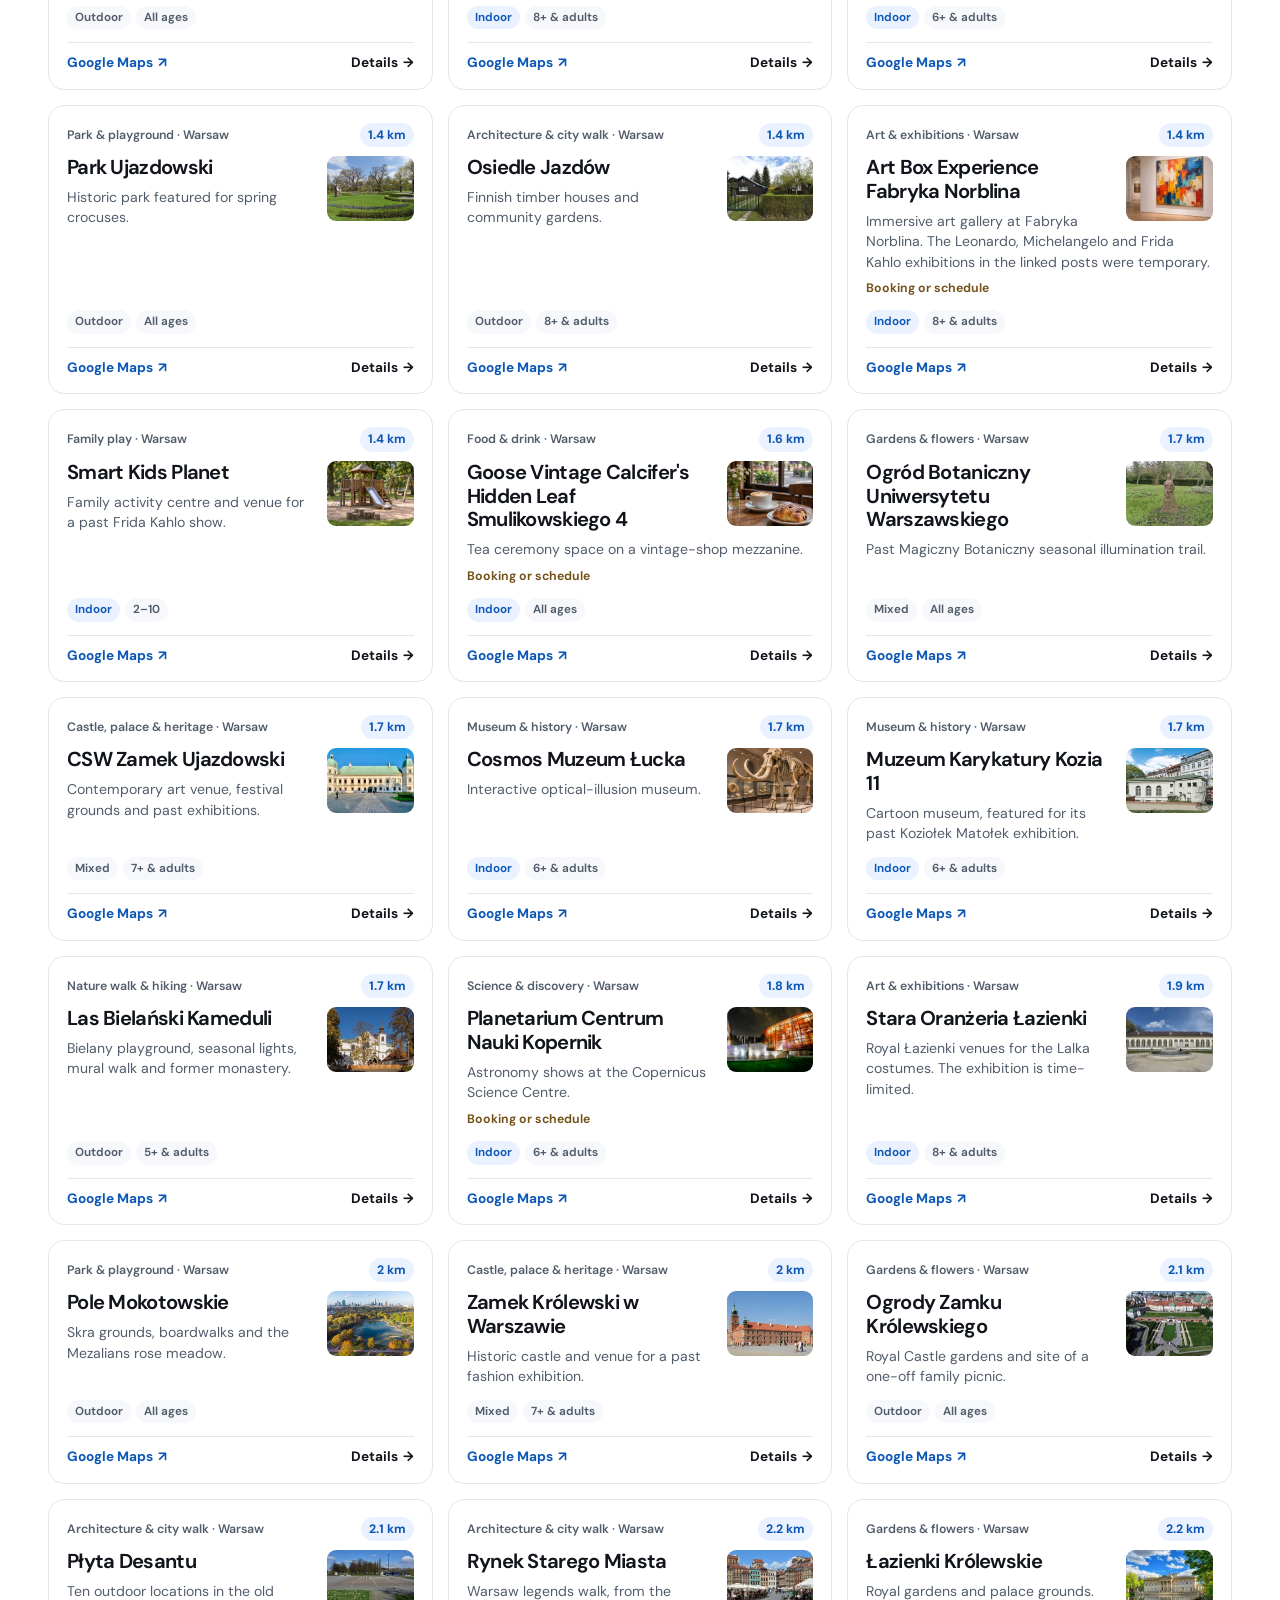
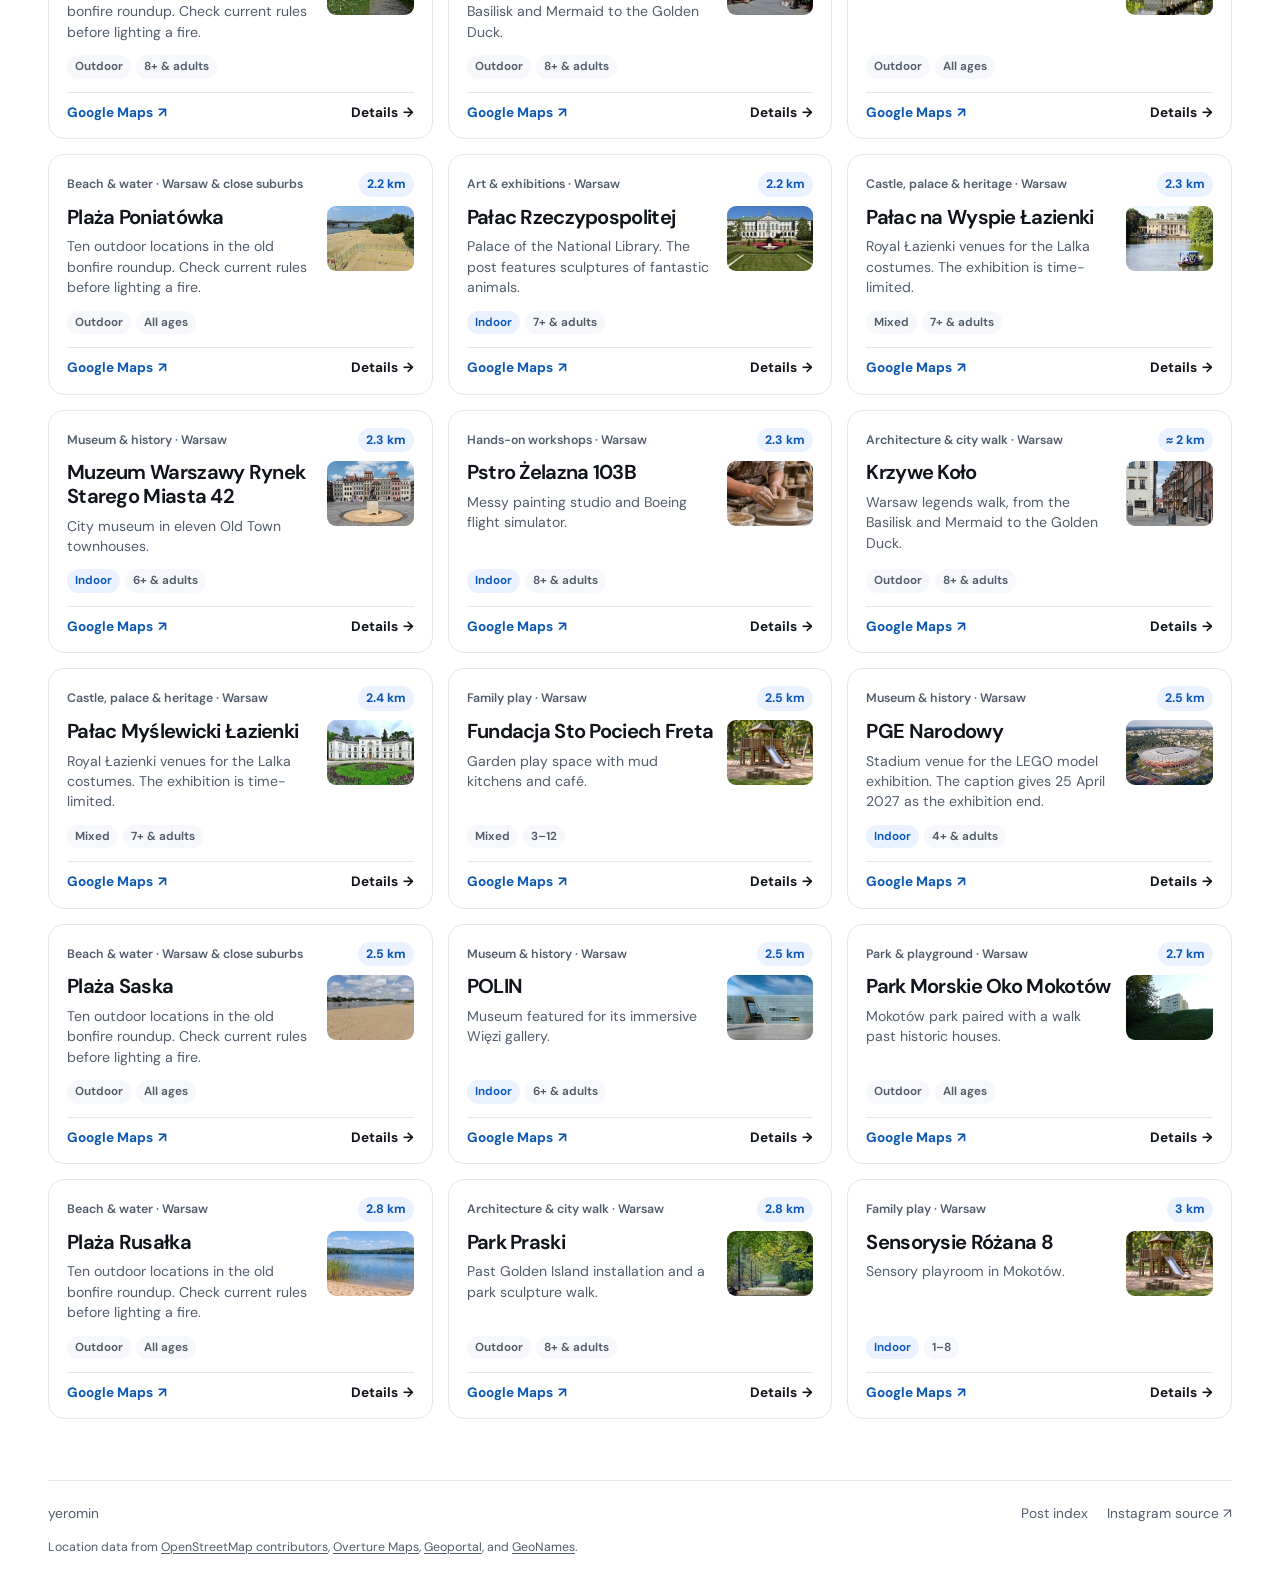
==== commit ca2b5c83: "Add real photos to trip cards" ====
--- a/mikrowyprawy/index.html
+++ b/mikrowyprawy/index.html
@@ -8,7 +8,7 @@
   <title>Mikrowyprawy z Warszawy · yeromin</title>
   <link rel="icon" href="../assets/favicon.png" type="image/png">
   <link rel="stylesheet" href="../assets/site.css?v=11">
-  <script type="module" src="./trips.js?v=11"></script>
+  <script type="module" src="./trips.js?v=12"></script>
 </head>
 <body>
   <a class="skip-link" href="#main" data-i18n="skip">Skip to content</a>
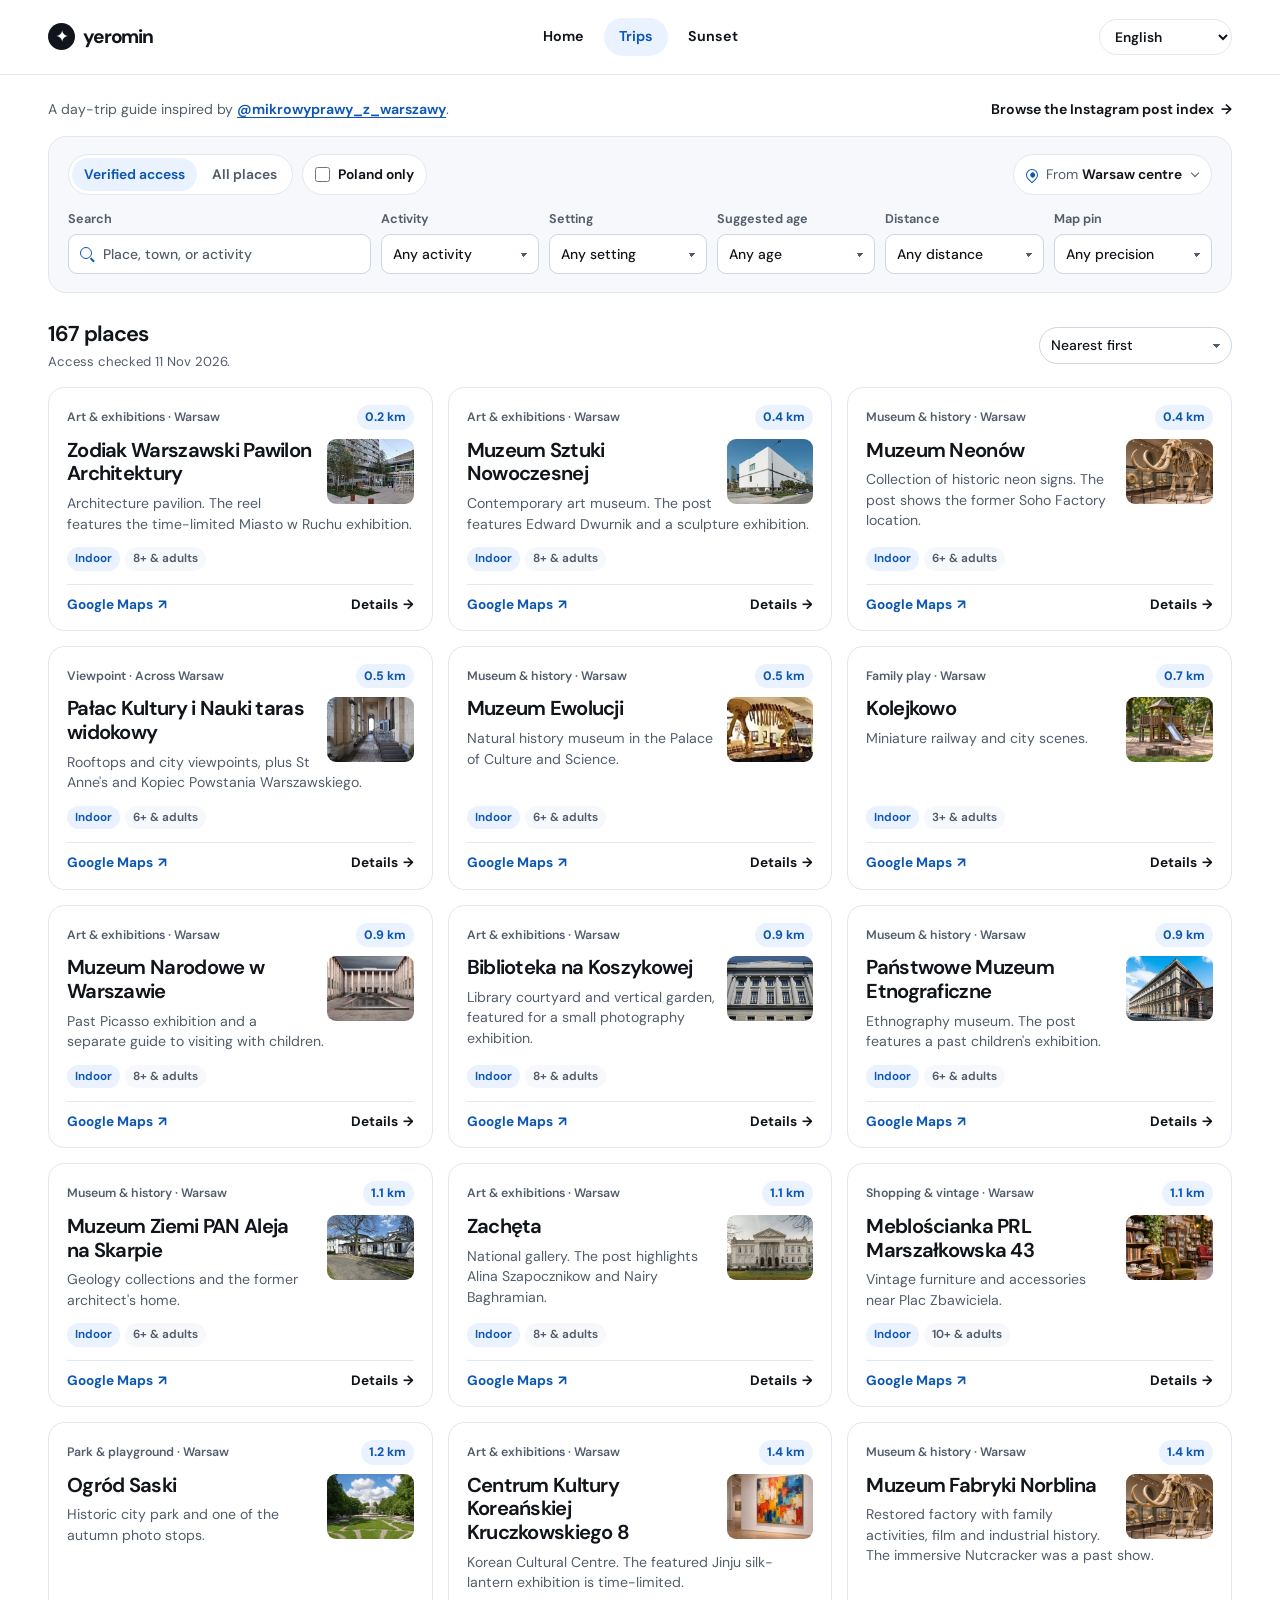
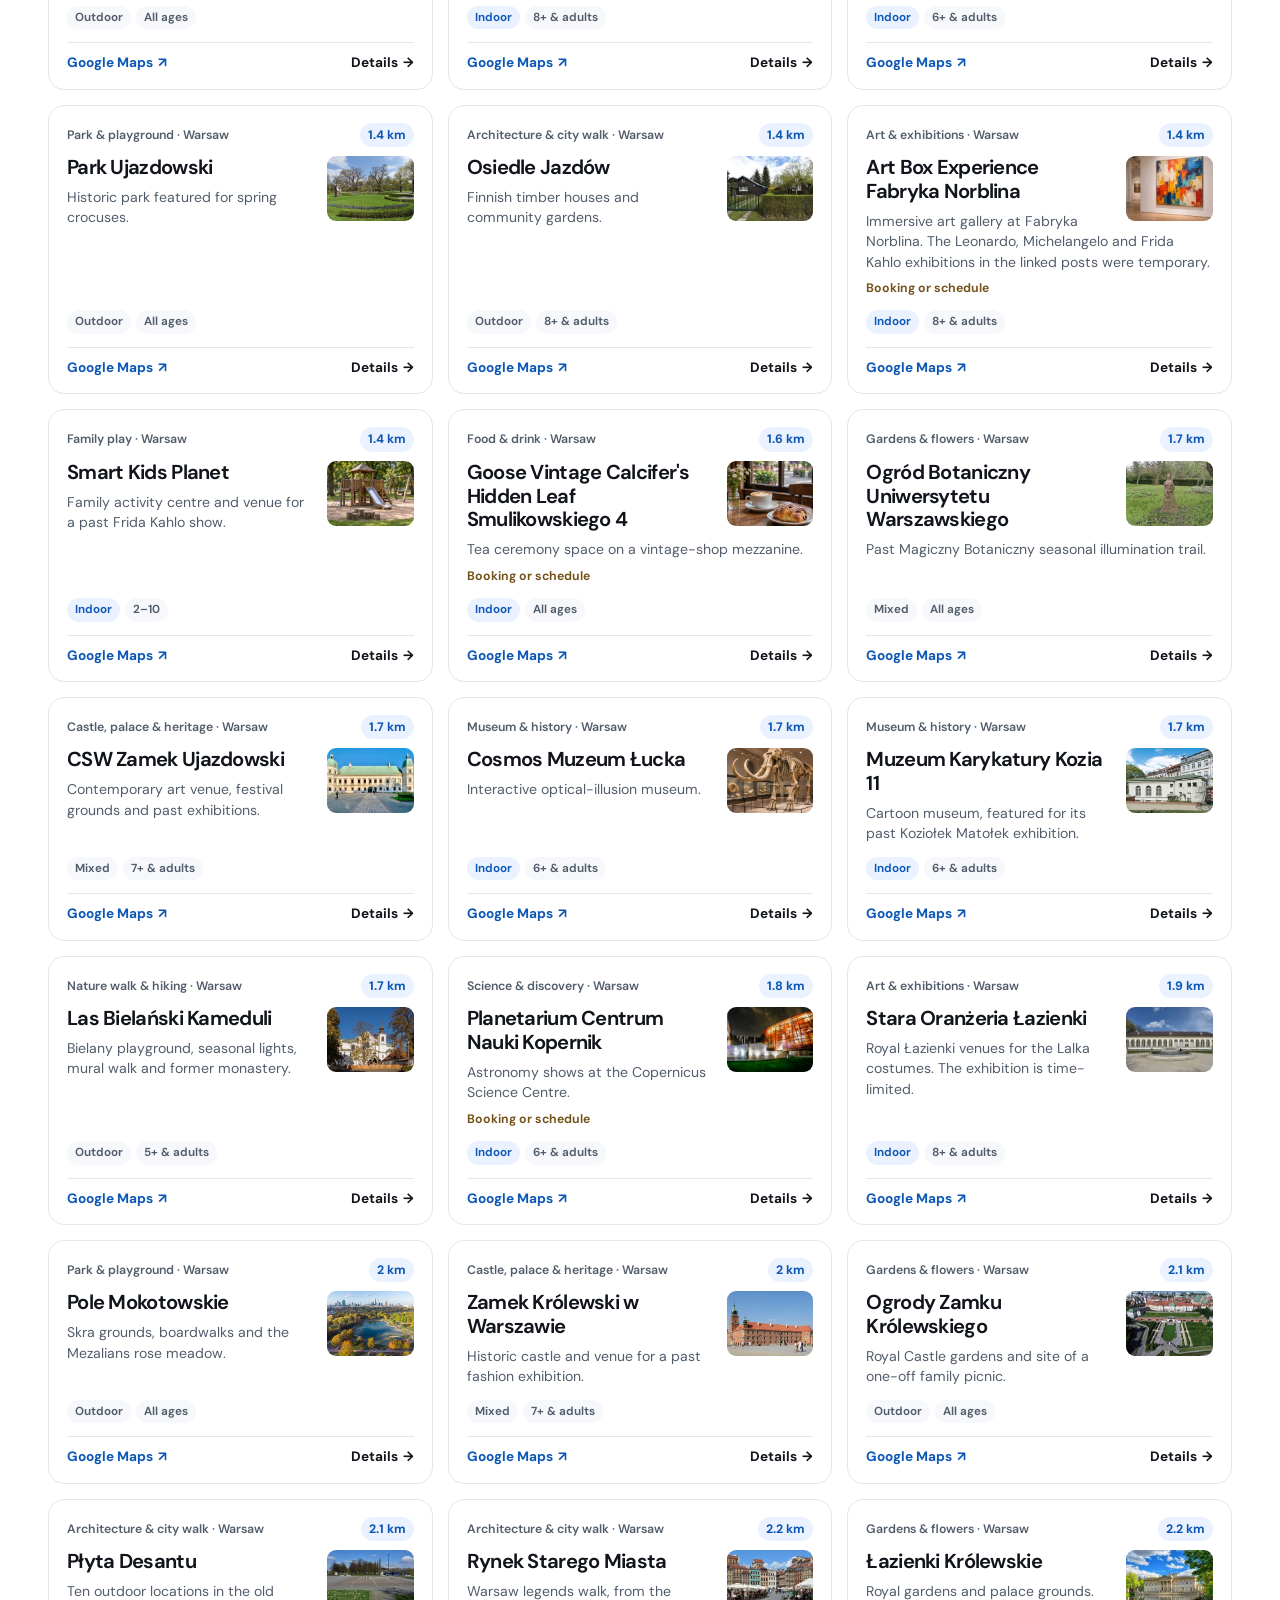
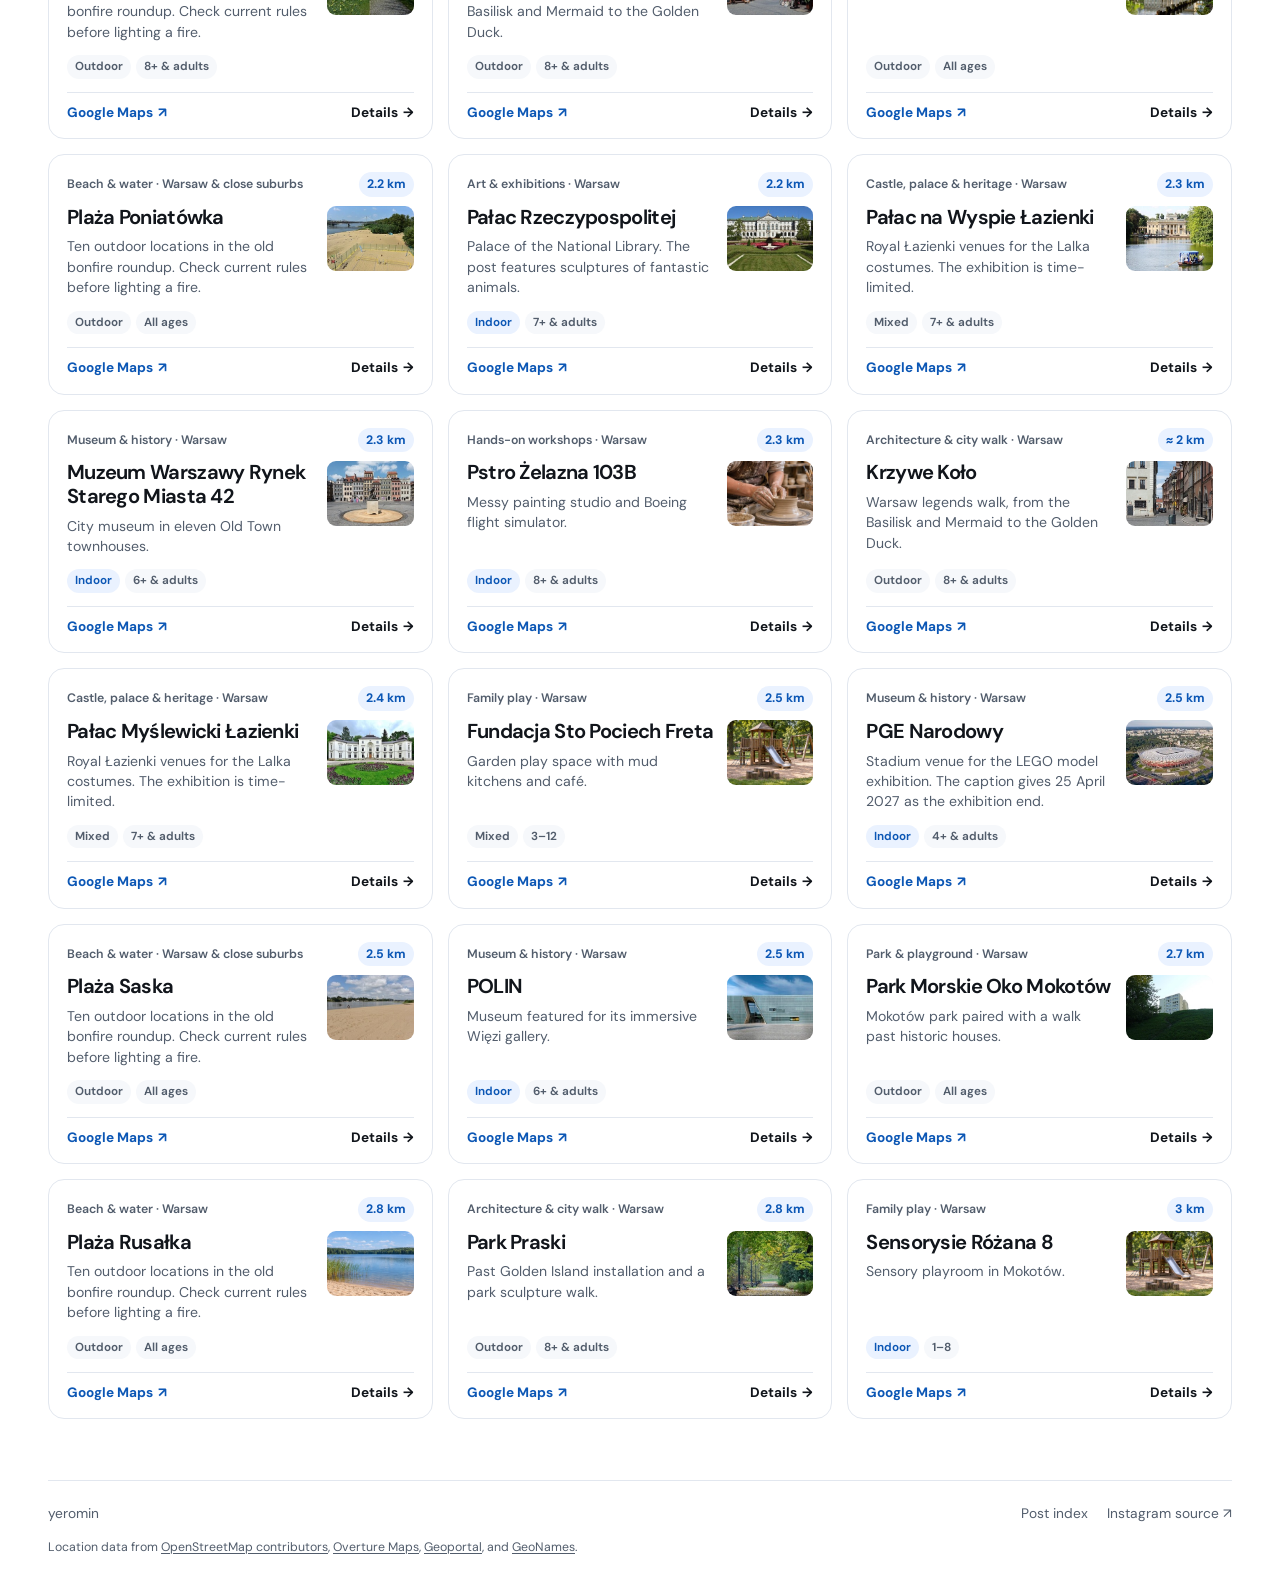
==== commit e1171c26: "Refresh Mikrowyprawy places and Instagram posts" ====
--- a/mikrowyprawy/index.html
+++ b/mikrowyprawy/index.html
@@ -8,7 +8,7 @@
   <title>Mikrowyprawy z Warszawy · yeromin</title>
   <link rel="icon" href="../assets/favicon.png" type="image/png">
   <link rel="stylesheet" href="../assets/site.css?v=11">
-  <script type="module" src="./trips.js?v=12"></script>
+  <script type="module" src="./trips.js?v=13"></script>
 </head>
 <body>
   <a class="skip-link" href="#main" data-i18n="skip">Skip to content</a>
